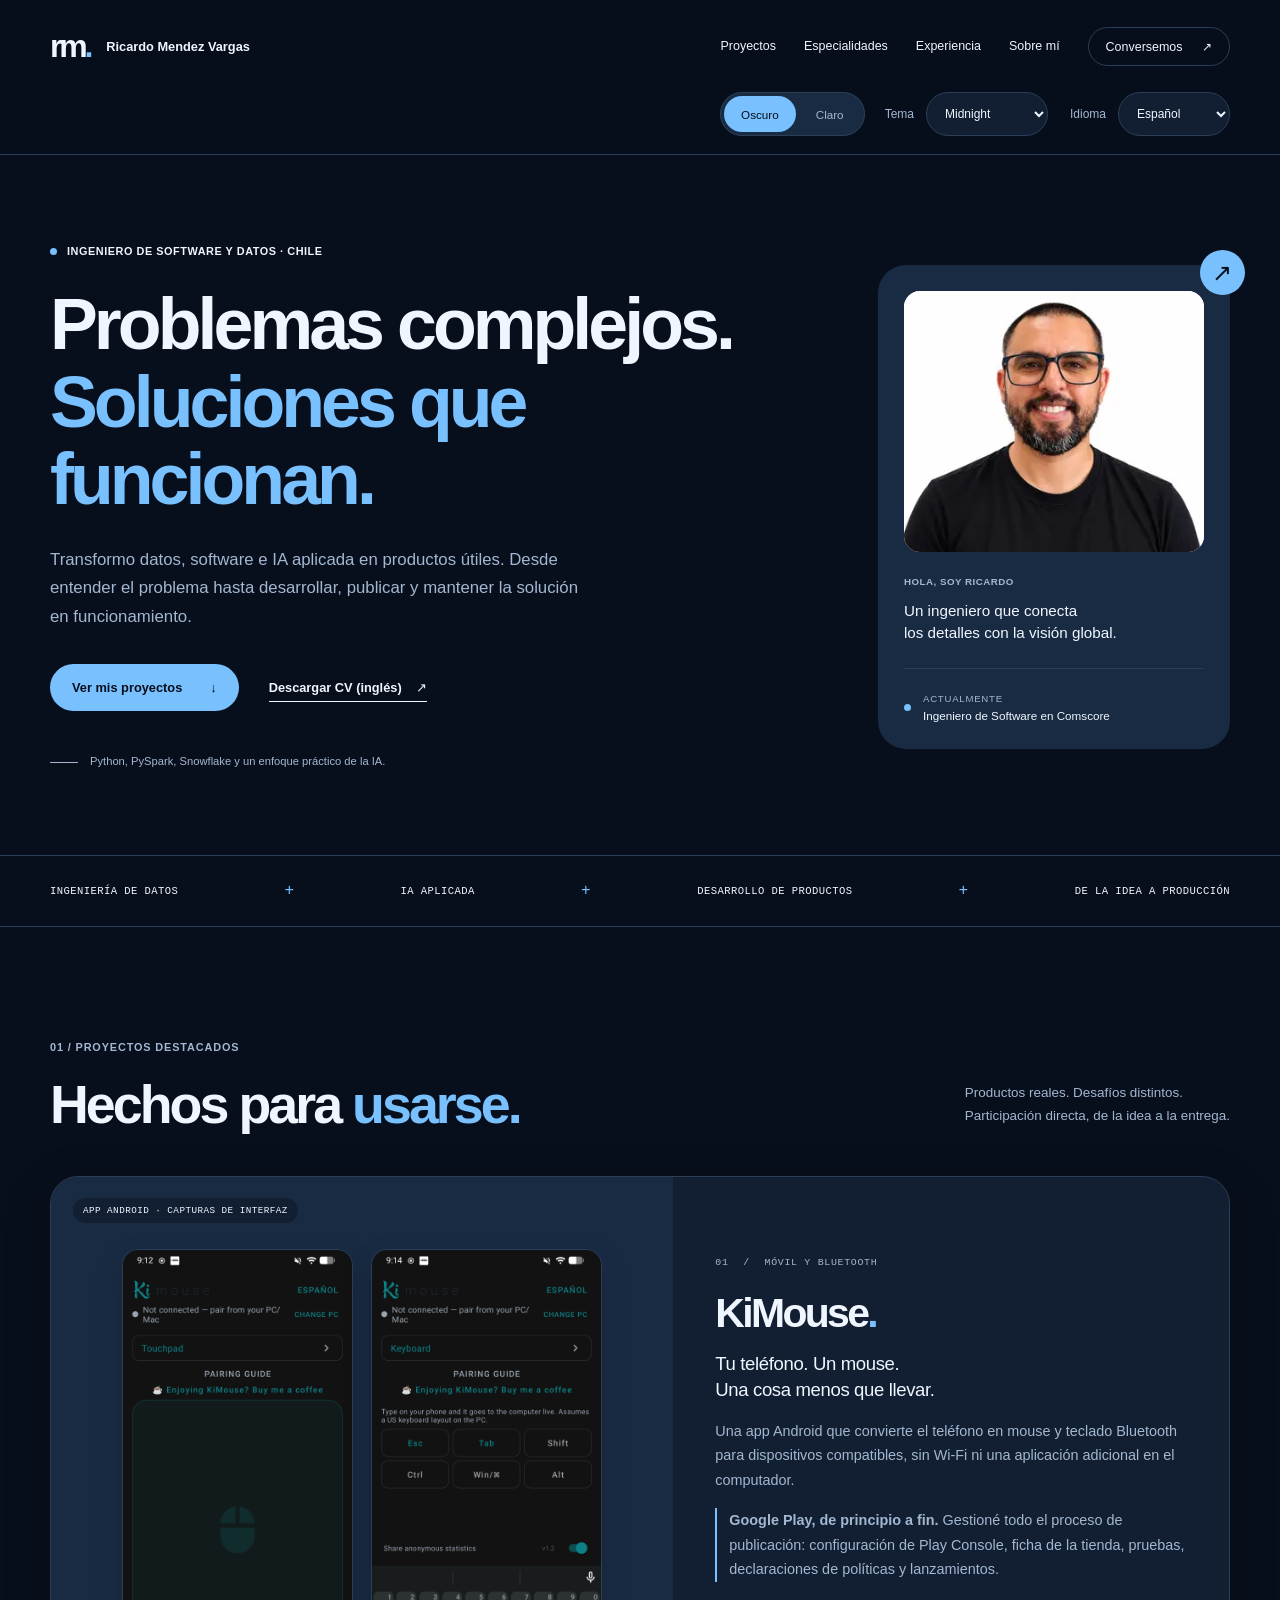
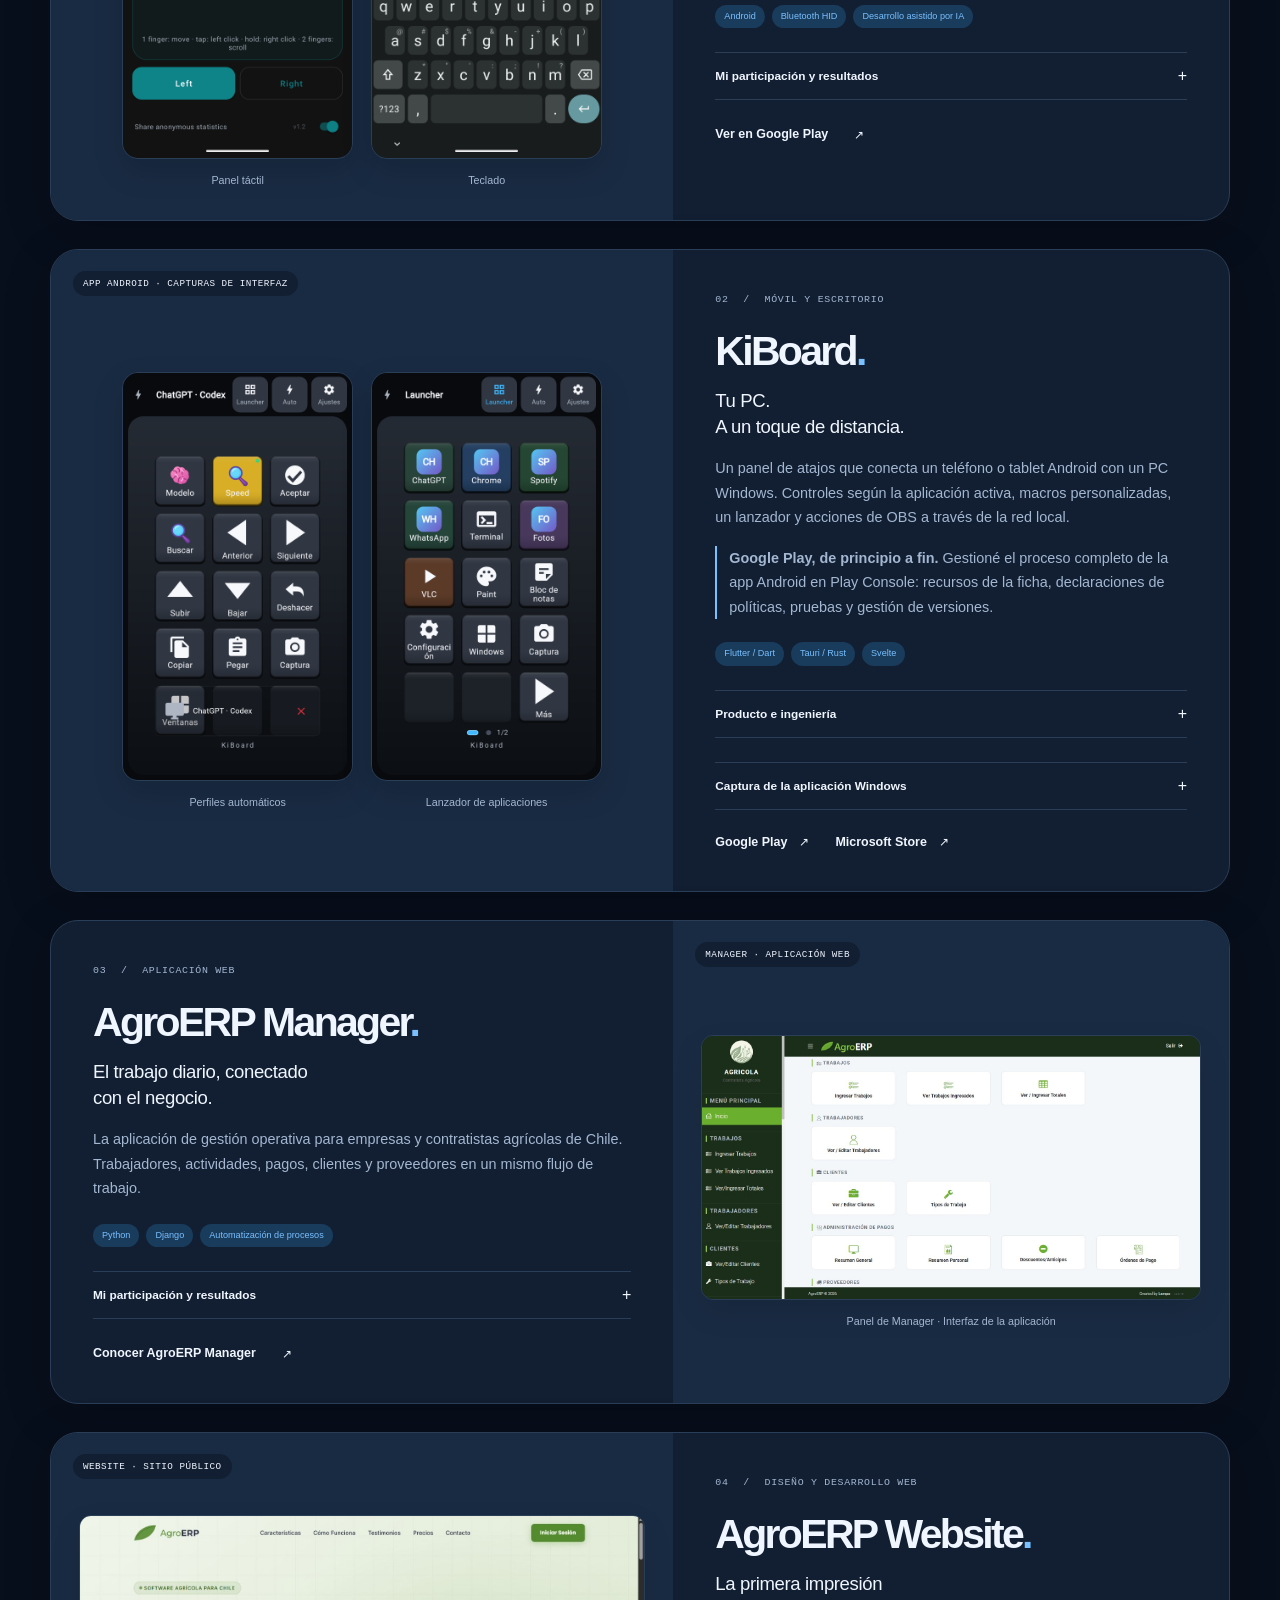
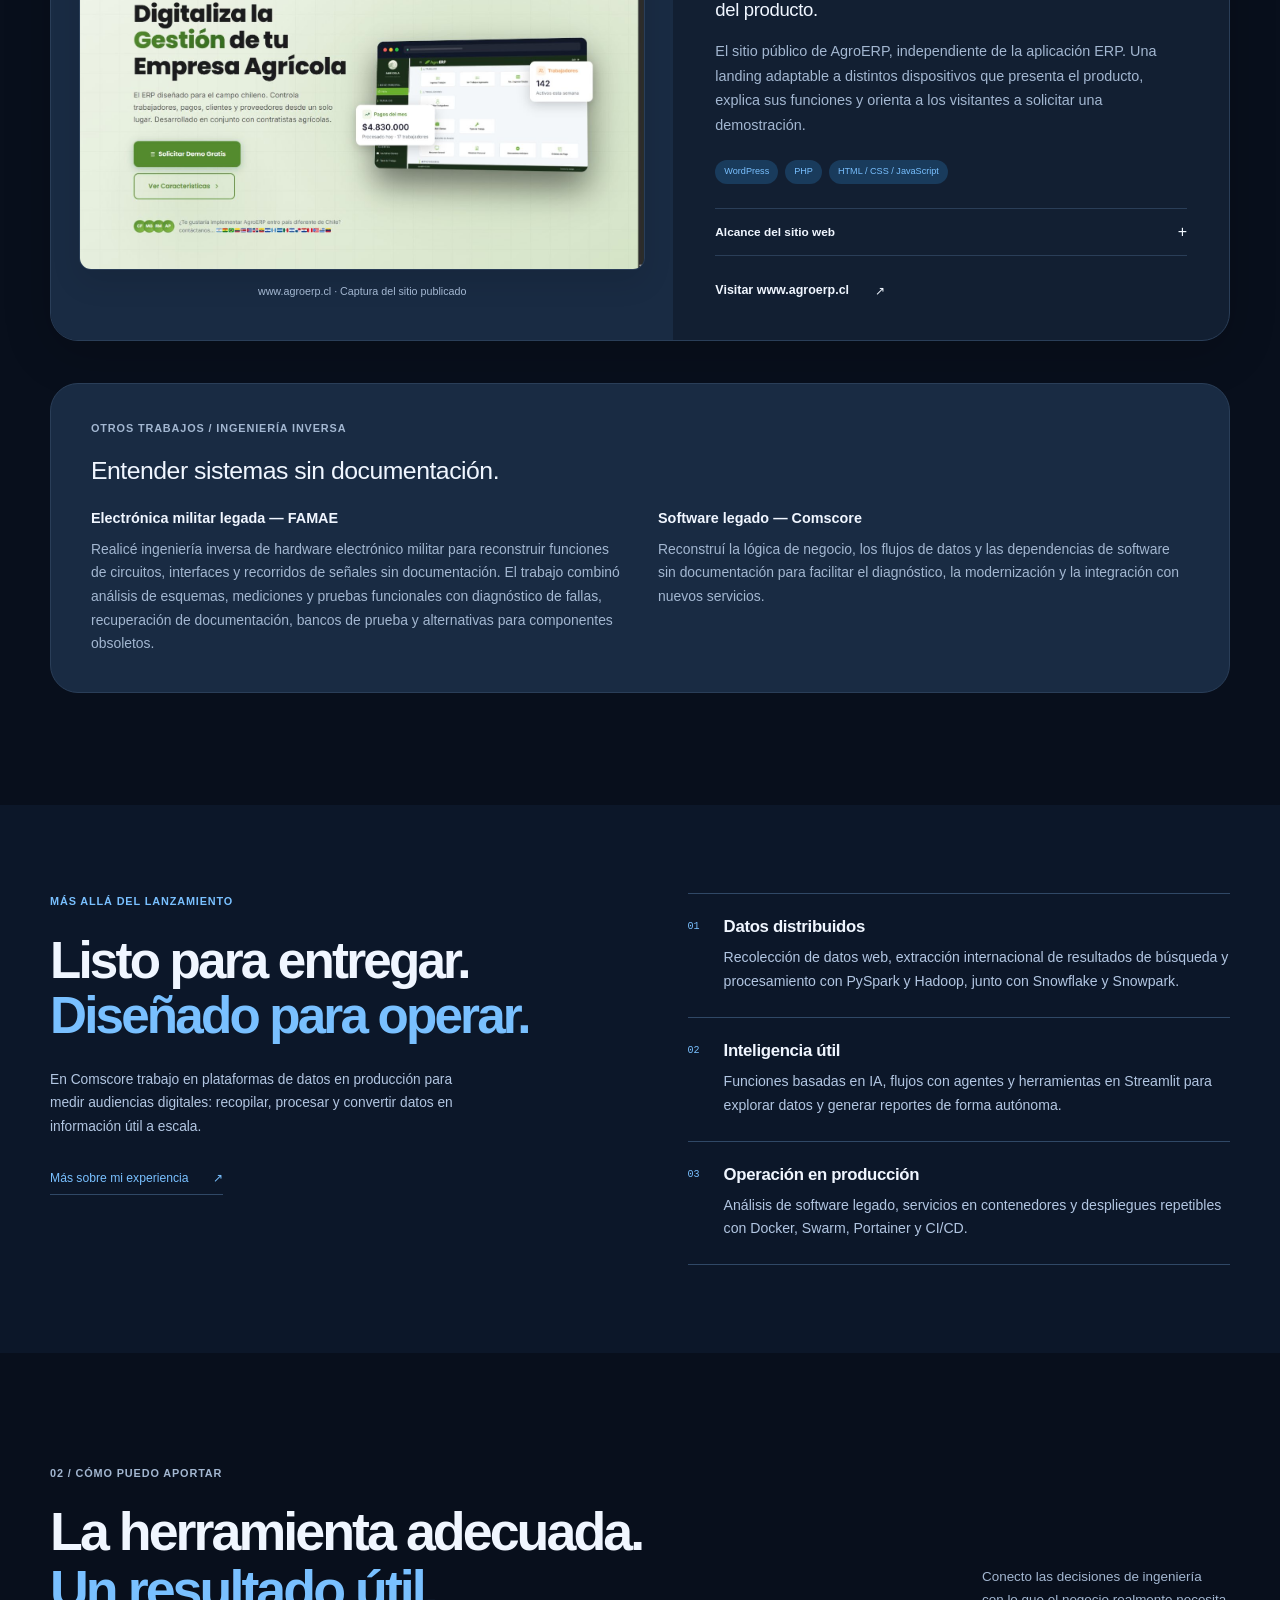
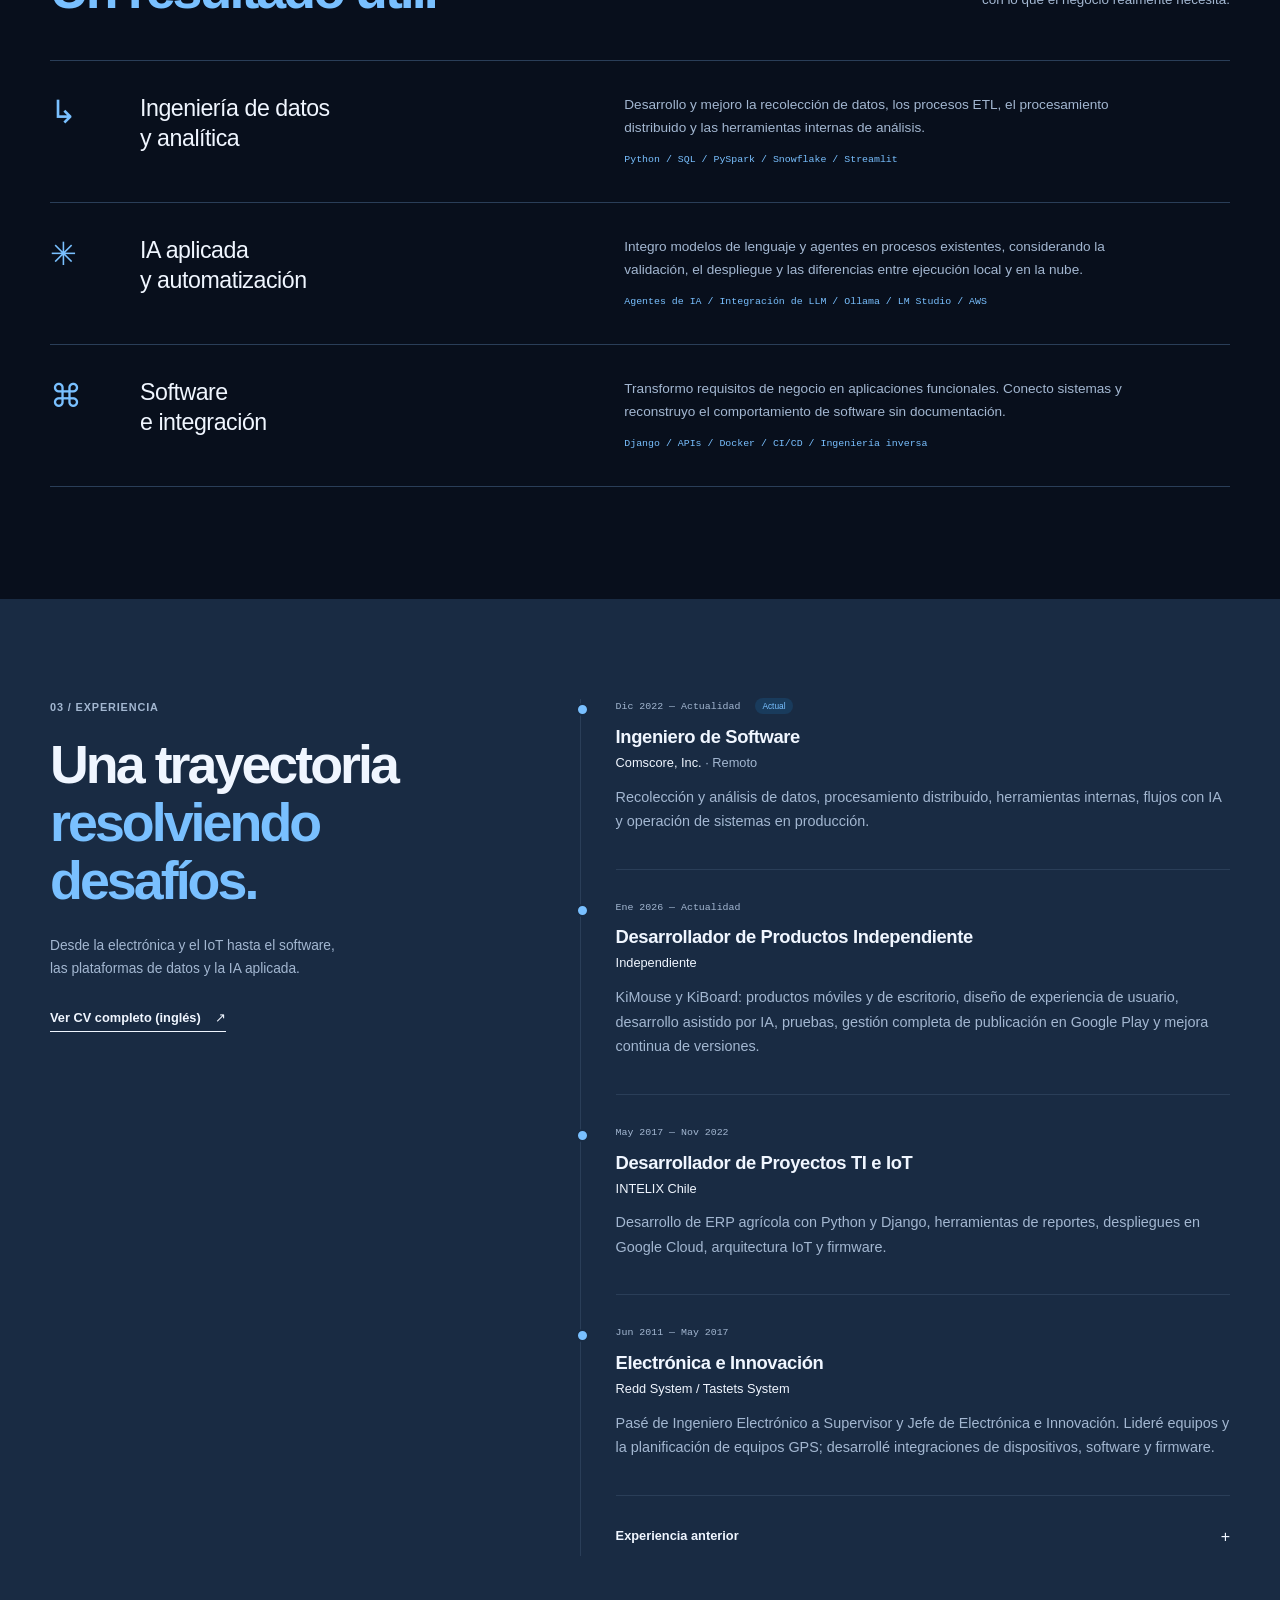
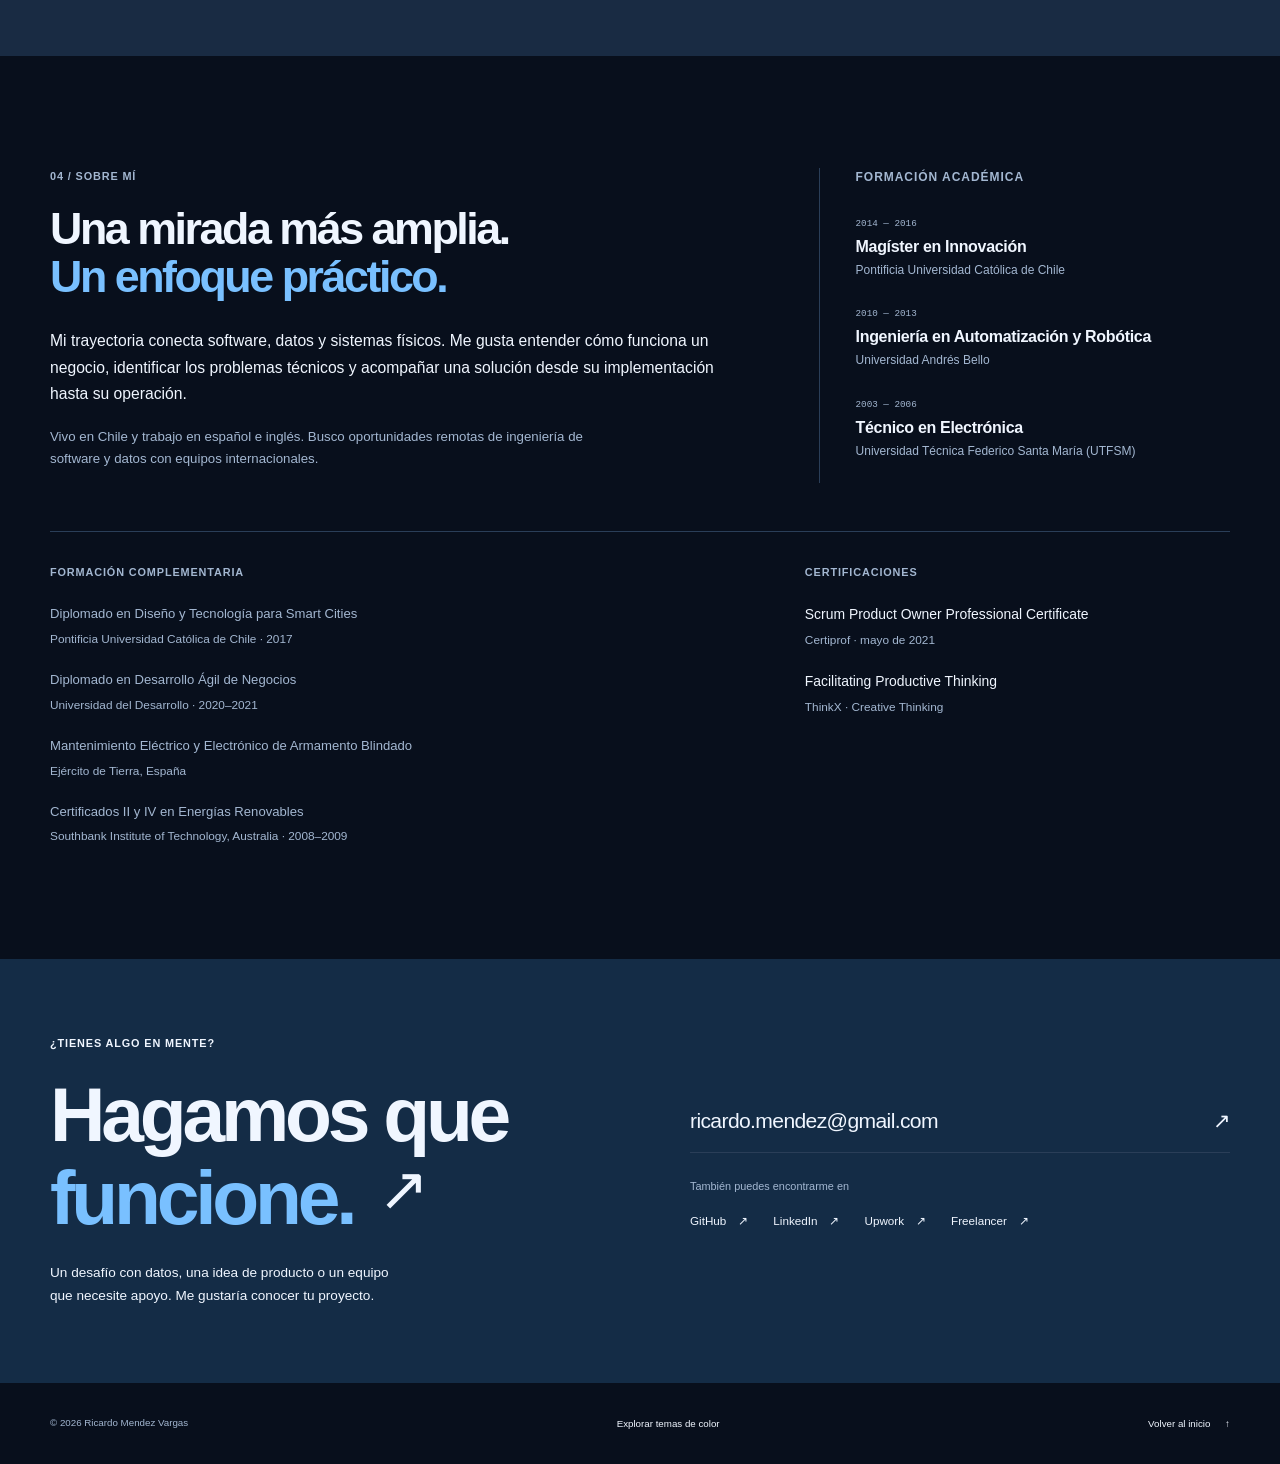
==== docs/es.html @ f56b8e53 "Publish bilingual portfolio with projects, experience and education" ====
<!doctype html>
<html lang="es" data-theme="azure-dark">
<head>
  <meta charset="utf-8">
  <meta name="viewport" content="width=device-width, initial-scale=1">
  <meta name="theme-color" content="#080f1c">
  <title>Ricardo Mendez Vargas — Ingeniero de Software y Datos</title>
  <meta name="description" content="Ingeniero de software y datos en Chile. Conoce KiMouse, KiBoard para Android y Windows, AgroERP Manager, AgroERP Website y mi experiencia en sistemas en producción.">
  <meta property="og:type" content="website">
  <meta property="og:title" content="Ricardo Mendez Vargas — Ingeniero de Software y Datos">
  <meta property="og:description" content="Sistemas de datos, IA práctica y software desde la idea hasta producción. Proyectos y experiencia profesional.">
  <meta name="color-scheme" content="dark">
  <link rel="icon" href="./assets/favicon.svg" type="image/svg+xml">
  <link rel="alternate" hreflang="en" href="./index.html">
  <link rel="alternate" hreflang="es" href="./es.html">
  <link rel="stylesheet" href="./styles.css?v=20261029-education">
  <link rel="stylesheet" href="./themes.css">
  <script src="./theme.js"></script>
  <script src="./language.js" defer></script>
</head>
<body>
  <a class="skip-link" href="#main">Ir al contenido</a>
  <header class="site-header" id="home">
    <div class="shell header-inner">
      <a class="brand" href="#home" aria-label="Ricardo Mendez Vargas, inicio"><span class="monogram" aria-hidden="true">rm<span>.</span></span><span class="brand-name">Ricardo Mendez Vargas</span></a>
      <nav aria-label="Navegación principal">
        <a href="#work">Proyectos</a>
        <a href="#expertise">Especialidades</a>
        <a href="#experience">Experiencia</a>
        <a href="#about">Sobre mí</a>
        <a class="nav-contact" href="#contact">Conversemos <span aria-hidden="true">↗</span></a>
      </nav>
    </div>
    <div class="shell appearance-bar" hidden>
      <fieldset class="mode-switch"><legend class="visually-hidden">Apariencia</legend><button type="button" data-mode="dark" aria-pressed="true">Oscuro</button><button type="button" data-mode="light" aria-pressed="false">Claro</button></fieldset>
      <label for="theme-select">Tema</label><select id="theme-select"><option value="azure" selected>Midnight</option><option value="silver">Graphite</option><option value="titanium">Carbon</option><option value="iris">Nebula</option><option value="arctic">Deep Sea</option></select>
      <div class="language-controls"><label for="language-select">Idioma</label><select id="language-select"><option value="en">English</option><option value="es" selected>Español</option></select></div>
    </div>
    <noscript><div class="shell language-fallback"><a href="./index.html" lang="en" hreflang="en">English</a> · <a href="./es.html" lang="es" hreflang="es">Español</a></div></noscript>
  </header>

  <main id="main">
    <section class="hero shell" aria-labelledby="hero-title">
      <div class="hero-copy">
        <p class="eyebrow"><span class="status-dot" aria-hidden="true"></span> Ingeniero de Software y Datos · Chile</p>
        <h1 id="hero-title">Problemas complejos.<br><span class="serif">Soluciones que funcionan.</span></h1>
        <p class="hero-description">Transformo datos, software e IA aplicada en productos útiles. Desde entender el problema hasta desarrollar, publicar y mantener la solución en funcionamiento.</p>
        <div class="hero-actions">
          <a class="button button-dark" href="#work">Ver mis proyectos <span aria-hidden="true">↓</span></a>
          <a class="text-link" href="./assets/ricardo-mendez-cv-en.pdf" download>Descargar CV (inglés) <span aria-hidden="true">↗</span></a>
        </div>
        <div class="hero-footnote"><span class="small-rule" aria-hidden="true"></span> Python, PySpark, Snowflake y un enfoque práctico de la IA.</div>
      </div>
      <aside class="profile-card" aria-label="Conoce a Ricardo">
        <div class="portrait-frame"><img src="./assets/ricardo-retrato.webp" alt="Ricardo Mendez Vargas" width="336" height="336" fetchpriority="high"></div>
        <div class="profile-card-body">
          <p class="eyebrow">Hola, soy Ricardo</p>
          <p class="profile-statement">Un ingeniero que conecta<br>los detalles con la visión global.</p>
          <div class="profile-current"><span class="status-dot" aria-hidden="true"></span><div><span class="micro-label">Actualmente</span><p>Ingeniero de Software en Comscore</p></div></div>
        </div>
        <span class="card-corner" aria-hidden="true">↗</span>
      </aside>
    </section>

    <div class="capability-strip"><div class="shell strip-inner"><span>Ingeniería de datos</span><span class="strip-plus" aria-hidden="true">+</span><span>IA aplicada</span><span class="strip-plus" aria-hidden="true">+</span><span>Desarrollo de productos</span><span class="strip-plus" aria-hidden="true">+</span><span>De la idea a producción</span></div></div>

    <section class="section shell" id="work" aria-labelledby="work-title">
      <div class="section-heading"><div><p class="eyebrow section-index">01 / Proyectos destacados</p><h2 id="work-title">Hechos para <span class="serif">usarse.</span></h2></div><p>Productos reales. Desafíos distintos.<br>Participación directa, de la idea a la entrega.</p></div>

      <article class="project project-kimouse" aria-labelledby="kimouse-title">
        <div class="project-visual screenshot-visual"><span class="image-label">App Android · Capturas de interfaz</span><div class="screenshot-pair"><figure><a href="./assets/kimouse-touchpad.png" target="_blank" rel="noopener noreferrer" aria-label="Abrir captura completa del panel táctil de KiMouse"><img src="./assets/kimouse-touchpad.png" alt="Interfaz de KiMouse para Android con panel táctil, estado de conexión y botones izquierdo y derecho del mouse" width="1080" height="2400" loading="lazy"></a><figcaption>Panel táctil</figcaption></figure><figure><a href="./assets/kimouse-keyboard.png" target="_blank" rel="noopener noreferrer" aria-label="Abrir captura completa del teclado de KiMouse"><img src="./assets/kimouse-keyboard.png" alt="Interfaz de teclado de KiMouse con teclas modificadoras y teclado en pantalla de Android" width="1080" height="2400" loading="lazy"></a><figcaption>Teclado</figcaption></figure></div></div>
        <div class="project-copy">
          <p class="project-number">01 <span aria-hidden="true">/</span> Móvil y Bluetooth</p>
          <h3 id="kimouse-title">KiMouse<span class="project-period" aria-hidden="true">.</span></h3>
          <p class="project-intro">Tu teléfono. Un mouse.<br>Una cosa menos que llevar.</p>
          <p>Una app Android que convierte el teléfono en mouse y teclado Bluetooth para dispositivos compatibles, sin Wi-Fi ni una aplicación adicional en el computador.</p>
          <p class="publication-note"><strong>Google Play, de principio a fin.</strong> Gestioné todo el proceso de publicación: configuración de Play Console, ficha de la tienda, pruebas, declaraciones de políticas y lanzamientos.</p>
          <ul class="tags" aria-label="Tecnologías de KiMouse"><li>Android</li><li>Bluetooth HID</li><li>Desarrollo asistido por IA</li></ul>
          <details class="case-details"><summary>Mi participación y resultados <span aria-hidden="true">+</span></summary><div><p>Me encargué de forma independiente de los requisitos, la experiencia de usuario, el desarrollo, la depuración, las pruebas en dispositivos, la incorporación de comentarios y la publicación en Google Play.</p><p>La app incluye gestos de panel táctil, clics, desplazamiento, entrada de teclado, atajos y movimiento automático del mouse configurable. Utilicé desarrollo asistido por IA y prototipado rápido durante todo el proceso.</p></div></details>
          <a class="project-link" href="https://play.google.com/store/apps/details?id=com.kimouse" target="_blank" rel="noopener noreferrer">Ver en Google Play <span aria-hidden="true">↗</span></a>
        </div>
      </article>

      <article class="project project-kiboard" aria-labelledby="kiboard-title">
        <div class="project-visual screenshot-visual"><span class="image-label">App Android · Capturas de interfaz</span><div class="screenshot-pair"><figure><a href="./assets/kiboard-auto.png" target="_blank" rel="noopener noreferrer" aria-label="Abrir captura completa del perfil automático de KiBoard"><img src="./assets/kiboard-auto.png" alt="Interfaz de KiBoard para Android con un perfil automático de atajos para ChatGPT y Codex" width="1080" height="1920" loading="lazy"></a><figcaption>Perfiles automáticos</figcaption></figure><figure><a href="./assets/kiboard-launcher.png" target="_blank" rel="noopener noreferrer" aria-label="Abrir captura completa del lanzador de KiBoard"><img src="./assets/kiboard-launcher.png" alt="Lanzador de KiBoard para Android con botones de aplicaciones como Chrome, Spotify, Terminal y Paint" width="1080" height="1920" loading="lazy"></a><figcaption>Lanzador de aplicaciones</figcaption></figure></div></div>
        <div class="project-copy">
          <p class="project-number">02 <span aria-hidden="true">/</span> Móvil y escritorio</p>
          <h3 id="kiboard-title">KiBoard<span class="project-period" aria-hidden="true">.</span></h3>
          <p class="project-intro">Tu PC.<br>A un toque de distancia.</p>
          <p>Un panel de atajos que conecta un teléfono o tablet Android con un PC Windows. Controles según la aplicación activa, macros personalizadas, un lanzador y acciones de OBS a través de la red local.</p>
          <p class="publication-note"><strong>Google Play, de principio a fin.</strong> Gestioné el proceso completo de la app Android en Play Console: recursos de la ficha, declaraciones de políticas, pruebas y gestión de versiones.</p>
          <ul class="tags" aria-label="Tecnologías de KiBoard"><li>Flutter / Dart</li><li>Tauri / Rust</li><li>Svelte</li></ul>
          <details class="case-details"><summary>Producto e ingeniería <span aria-hidden="true">+</span></summary><div><p>El producto combina una app móvil en Flutter con una aplicación Windows desarrollada con Tauri, Rust y Svelte. Un protocolo compartido conecta el descubrimiento de dispositivos, el emparejamiento, los paneles en tiempo real y las acciones.</p><p>Los perfiles automáticos siguen la aplicación activa del PC. Un editor visual permite crear paneles y macros de varios pasos. La app Android requiere el complemento para Windows 11 x64 y ambos dispositivos en la misma red local.</p><a class="project-link" href="https://github.com/maxia-cl/KiBoard-app" target="_blank" rel="noopener noreferrer">Código de Android <span aria-hidden="true">↗</span></a></div></details>
          <details class="case-details"><summary>Captura de la aplicación Windows <span aria-hidden="true">+</span></summary><figure class="detail-screenshot"><a href="./assets/kiboard-windows-editor.png" target="_blank" rel="noopener noreferrer" aria-label="Abrir captura completa del editor de KiBoard para Windows"><img src="./assets/kiboard-windows-editor.png" alt="Aplicación KiBoard para Windows con editor de paneles, biblioteca de botones y configuración de acciones" width="2752" height="1104" loading="lazy"></a><figcaption>Aplicación Windows · Editor de paneles</figcaption></figure></details>
          <div class="project-downloads" aria-label="Descargas de KiBoard"><a class="project-link" href="https://play.google.com/store/apps/details?id=com.kiboard.kiboard_app" target="_blank" rel="noopener noreferrer">Google Play <span aria-hidden="true">↗</span></a><a class="project-link" href="https://apps.microsoft.com/detail/9MTQZQJ9GDT4" target="_blank" rel="noopener noreferrer">Microsoft Store <span aria-hidden="true">↗</span></a></div>
        </div>
      </article>

      <article class="project project-agro" aria-labelledby="agro-title">
        <div class="project-visual screenshot-visual"><span class="image-label">Manager · Aplicación web</span><figure class="wide-screenshot"><a href="./assets/agroerp-manager.jpg" target="_blank" rel="noopener noreferrer" aria-label="Abrir captura completa de AgroERP Manager"><img src="./assets/agroerp-manager.jpg" alt="Panel de AgroERP Manager con módulos de trabajos diarios, trabajadores, clientes y administración de pagos" width="1449" height="766" loading="lazy"></a><figcaption>Panel de Manager · Interfaz de la aplicación</figcaption></figure></div>
        <div class="project-copy">
          <p class="project-number">03 <span aria-hidden="true">/</span> Aplicación web</p>
          <h3 id="agro-title">AgroERP Manager<span class="project-period" aria-hidden="true">.</span></h3>
          <p class="project-intro">El trabajo diario, conectado<br>con el negocio.</p>
          <p>La aplicación de gestión operativa para empresas y contratistas agrícolas de Chile. Trabajadores, actividades, pagos, clientes y proveedores en un mismo flujo de trabajo.</p>
          <ul class="tags" aria-label="Tecnologías de AgroERP"><li>Python</li><li>Django</li><li>Automatización de procesos</li></ul>
          <details class="case-details"><summary>Mi participación y resultados <span aria-hidden="true">+</span></summary><div><p>Mi participación abarcó el levantamiento de requisitos, el diseño del sistema y del modelo de datos, el desarrollo con Python y Django, la implementación de procesos y el despliegue.</p><p>La plataforma vincula los registros diarios de trabajo y las tarifas por cliente con órdenes de pago, descuentos, anticipos, compras y reportes operativos.</p></div></details>
          <a class="project-link" href="https://www.agroerp.cl/" target="_blank" rel="noopener noreferrer">Conocer AgroERP Manager <span aria-hidden="true">↗</span></a>
        </div>
      </article>

      <article class="project project-website" aria-labelledby="agro-website-title">
        <div class="project-visual screenshot-visual"><span class="image-label">Website · Sitio público</span><figure class="wide-screenshot"><a href="./assets/agroerp-website.jpg" target="_blank" rel="noopener noreferrer" aria-label="Abrir captura completa de AgroERP Website"><img src="./assets/agroerp-website.jpg" alt="Sitio agroerp.cl con su presentación de software agrícola, vista del producto y botón para solicitar una demostración" width="1425" height="891" loading="lazy"></a><figcaption>www.agroerp.cl · Captura del sitio publicado</figcaption></figure></div>
        <div class="project-copy">
          <p class="project-number">04 <span aria-hidden="true">/</span> Diseño y desarrollo web</p>
          <h3 id="agro-website-title">AgroERP Website<span class="project-period" aria-hidden="true">.</span></h3>
          <p class="project-intro">La primera impresión<br>del producto.</p>
          <p>El sitio público de AgroERP, independiente de la aplicación ERP. Una landing adaptable a distintos dispositivos que presenta el producto, explica sus funciones y orienta a los visitantes a solicitar una demostración.</p>
          <ul class="tags" aria-label="Tecnologías del sitio web de AgroERP"><li>WordPress</li><li>PHP</li><li>HTML / CSS / JavaScript</li></ul>
          <details class="case-details"><summary>Alcance del sitio web <span aria-hidden="true">+</span></summary><div><p>Un tema WordPress a medida reúne las funciones del producto, vistas de la interfaz, precios, preguntas frecuentes y un flujo de contacto.</p><p>El contenido editable desde WordPress permite administrar el sitio público de forma independiente de la plataforma ERP en Django.</p></div></details>
          <a class="project-link" href="https://www.agroerp.cl/" target="_blank" rel="noopener noreferrer">Visitar www.agroerp.cl <span aria-hidden="true">↗</span></a>
        </div>
      </article>
      <div class="reverse-work" aria-labelledby="reverse-work-title">
        <p class="eyebrow section-index">Otros trabajos / Ingeniería inversa</p>
        <h3 id="reverse-work-title">Entender sistemas sin documentación.</h3>
        <div class="reverse-cases">
          <article><h4>Electrónica militar legada — FAMAE</h4><p>Realicé ingeniería inversa de hardware electrónico militar para reconstruir funciones de circuitos, interfaces y recorridos de señales sin documentación. El trabajo combinó análisis de esquemas, mediciones y pruebas funcionales con diagnóstico de fallas, recuperación de documentación, bancos de prueba y alternativas para componentes obsoletos.</p></article>
          <article><h4>Software legado — Comscore</h4><p>Reconstruí la lógica de negocio, los flujos de datos y las dependencias de software sin documentación para facilitar el diagnóstico, la modernización y la integración con nuevos servicios.</p></article>
        </div>
      </div>
    </section>

    <section class="production" aria-labelledby="production-title">
      <div class="shell production-inner">
        <div class="production-heading"><p class="eyebrow">Más allá del lanzamiento</p><h2 id="production-title">Listo para entregar.<br><span class="serif">Diseñado para operar.</span></h2><p>En Comscore trabajo en plataformas de datos en producción para medir audiencias digitales: recopilar, procesar y convertir datos en información útil a escala.</p><a class="light-link" href="https://www.linkedin.com/in/ricardomendez/" target="_blank" rel="noopener noreferrer">Más sobre mi experiencia <span aria-hidden="true">↗</span></a></div>
        <div class="production-areas">
          <div><span class="area-index">01</span><div><h3>Datos distribuidos</h3><p>Recolección de datos web, extracción internacional de resultados de búsqueda y procesamiento con PySpark y Hadoop, junto con Snowflake y Snowpark.</p></div></div>
          <div><span class="area-index">02</span><div><h3>Inteligencia útil</h3><p>Funciones basadas en IA, flujos con agentes y herramientas en Streamlit para explorar datos y generar reportes de forma autónoma.</p></div></div>
          <div><span class="area-index">03</span><div><h3>Operación en producción</h3><p>Análisis de software legado, servicios en contenedores y despliegues repetibles con Docker, Swarm, Portainer y CI/CD.</p></div></div>
        </div>
      </div>
    </section>

    <section class="section shell expertise-section" id="expertise" aria-labelledby="expertise-title">
      <div class="section-heading"><div><p class="eyebrow section-index">02 / Cómo puedo aportar</p><h2 id="expertise-title">La herramienta adecuada.<br><span class="serif">Un resultado útil.</span></h2></div><p>Conecto las decisiones de ingeniería<br>con lo que el negocio realmente necesita.</p></div>
      <div class="expertise-list">
        <div class="expertise-row"><span class="expertise-icon" aria-hidden="true">↳</span><h3>Ingeniería de datos<br> y analítica</h3><div><p>Desarrollo y mejoro la recolección de datos, los procesos ETL, el procesamiento distribuido y las herramientas internas de análisis.</p><p class="tool-list">Python / SQL / PySpark / Snowflake / Streamlit</p></div></div>
        <div class="expertise-row"><span class="expertise-icon" aria-hidden="true">✳</span><h3>IA aplicada<br> y automatización</h3><div><p>Integro modelos de lenguaje y agentes en procesos existentes, considerando la validación, el despliegue y las diferencias entre ejecución local y en la nube.</p><p class="tool-list">Agentes de IA / Integración de LLM / Ollama / LM Studio / AWS</p></div></div>
        <div class="expertise-row"><span class="expertise-icon" aria-hidden="true">⌘</span><h3>Software<br> e integración</h3><div><p>Transformo requisitos de negocio en aplicaciones funcionales. Conecto sistemas y reconstruyo el comportamiento de software sin documentación.</p><p class="tool-list">Django / APIs / Docker / CI/CD / Ingeniería inversa</p></div></div>
      </div>
    </section>

    <section class="experience-section" id="experience" aria-labelledby="experience-title">
      <div class="shell experience-layout">
        <div class="experience-heading"><p class="eyebrow section-index">03 / Experiencia</p><h2 id="experience-title">Una trayectoria<br><span class="serif">resolviendo desafíos.</span></h2><p>Desde la electrónica y el IoT hasta el software, las plataformas de datos y la IA aplicada.</p><a class="text-link" href="./assets/ricardo-mendez-cv-en.pdf" download>Ver CV completo (inglés) <span aria-hidden="true">↗</span></a></div>
        <div class="timeline">
          <article class="timeline-item"><p class="timeline-date"><time datetime="2022-12">Dic 2022</time> — Actualidad <span class="current-label">Actual</span></p><h3>Ingeniero de Software</h3><p class="timeline-company">Comscore, Inc. <span>· Remoto</span></p><p>Recolección y análisis de datos, procesamiento distribuido, herramientas internas, flujos con IA y operación de sistemas en producción.</p></article>
          <article class="timeline-item"><p class="timeline-date"><time datetime="2026-01">Ene 2026</time> — Actualidad</p><h3>Desarrollador de Productos Independiente</h3><p class="timeline-company">Independiente</p><p>KiMouse y KiBoard: productos móviles y de escritorio, diseño de experiencia de usuario, desarrollo asistido por IA, pruebas, gestión completa de publicación en Google Play y mejora continua de versiones.</p></article>
          <article class="timeline-item"><p class="timeline-date"><time datetime="2017-05">May 2017</time> — <time datetime="2022-11">Nov 2022</time></p><h3>Desarrollador de Proyectos TI e IoT</h3><p class="timeline-company">INTELIX Chile</p><p>Desarrollo de ERP agrícola con Python y Django, herramientas de reportes, despliegues en Google Cloud, arquitectura IoT y firmware.</p></article>
          <article class="timeline-item"><p class="timeline-date"><time datetime="2011-06">Jun 2011</time> — <time datetime="2017-05">May 2017</time></p><h3>Electrónica e Innovación</h3><p class="timeline-company">Redd System / Tastets System</p><p>Pasé de Ingeniero Electrónico a Supervisor y Jefe de Electrónica e Innovación. Lideré equipos y la planificación de equipos GPS; desarrollé integraciones de dispositivos, software y firmware.</p></article>
          <details class="earlier-experience"><summary>Experiencia anterior <span aria-hidden="true">+</span></summary><div><article><p class="timeline-date">Jul 2009 — Jun 2011</p><h3>Especialista en Proyectos Electrónicos</h3><p class="timeline-company">FAMAE</p><p>Ingeniería inversa de electrónica militar legada, diagnóstico de hardware, recuperación de documentación técnica, bancos de prueba y herramientas para validar reparaciones.</p></article><article><p class="timeline-date">Mar 2006 — Jun 2008</p><h3>Técnico Electrónico — CostaDigital</h3><p class="timeline-company">Pontificia Universidad Católica de Valparaíso</p></article></div></details>
        </div>
      </div>
    </section>

    <section class="section shell about-section" id="about" aria-labelledby="about-title">
      <div><p class="eyebrow section-index">04 / Sobre mí</p><h2 id="about-title">Una mirada más amplia.<br><span class="serif">Un enfoque práctico.</span></h2><p class="about-intro">Mi trayectoria conecta software, datos y sistemas físicos. Me gusta entender cómo funciona un negocio, identificar los problemas técnicos y acompañar una solución desde su implementación hasta su operación.</p><p>Vivo en Chile y trabajo en español e inglés. Busco oportunidades remotas de ingeniería de software y datos con equipos internacionales.</p></div>
      <div class="education" aria-labelledby="education-title">
        <p class="eyebrow" id="education-title">Formación académica</p>
        <div><span>2014 — 2016</span><h3>Magíster en Innovación</h3><p>Pontificia Universidad Católica de Chile</p></div>
        <div><span>2010 — 2013</span><h3>Ingeniería en Automatización y Robótica</h3><p>Universidad Andrés Bello</p></div>
        <div><span>2003 — 2006</span><h3>Técnico en Electrónica</h3><p>Universidad Técnica Federico Santa María (UTFSM)</p></div>
      </div>
      <div class="development-grid">
        <div class="further-education" aria-labelledby="further-education-title">
          <p class="eyebrow" id="further-education-title">Formación complementaria</p>
          <ul class="training-list">
            <li><h4>Diplomado en Diseño y Tecnología para Smart Cities</h4><p>Pontificia Universidad Católica de Chile · 2017</p></li>
            <li><h4>Diplomado en Desarrollo Ágil de Negocios</h4><p>Universidad del Desarrollo · 2020–2021</p></li>
            <li><h4>Mantenimiento Eléctrico y Electrónico de Armamento Blindado</h4><p>Ejército de Tierra, España</p></li>
            <li><h4>Certificados II y IV en Energías Renovables</h4><p>Southbank Institute of Technology, Australia · 2008–2009</p></li>
          </ul>
        </div>
        <div class="certifications" aria-labelledby="certifications-title">
          <p class="eyebrow" id="certifications-title">Certificaciones</p>
          <ul class="training-list">
            <li><h4>Scrum Product Owner Professional Certificate</h4><p>Certiprof · mayo de 2021</p></li>
            <li><h4>Facilitating Productive Thinking</h4><p>ThinkX · Creative Thinking</p></li>
          </ul>
        </div>
      </div>
    </section>

    <section class="contact-section" id="contact" aria-labelledby="contact-title">
      <div class="shell contact-inner"><div><p class="eyebrow">¿Tienes algo en mente?</p><h2 id="contact-title">Hagamos que<br><span class="serif">funcione.</span><span class="contact-arrow" aria-hidden="true">↗</span></h2><p>Un desafío con datos, una idea de producto o un equipo que necesite apoyo. Me gustaría conocer tu proyecto.</p></div><div class="contact-actions"><a class="email-link" href="mailto:ricardo.mendez@gmail.com">ricardo.mendez@gmail.com <span aria-hidden="true">↗</span></a><p>También puedes encontrarme en</p><div class="social-links"><a href="https://github.com/ricardomendezv" target="_blank" rel="noopener noreferrer">GitHub <span aria-hidden="true">↗</span></a><a href="https://www.linkedin.com/in/ricardomendez/" target="_blank" rel="noopener noreferrer">LinkedIn <span aria-hidden="true">↗</span></a><a href="https://www.upwork.com/freelancers/~01139f43cdbf23e7be" target="_blank" rel="noopener noreferrer">Upwork <span aria-hidden="true">↗</span></a><a href="https://www.freelancer.com/u/rlmendezv" target="_blank" rel="noopener noreferrer">Freelancer <span aria-hidden="true">↗</span></a></div></div></div>
    </section>
  </main>

  <footer class="site-footer shell"><p>© 2026 Ricardo Mendez Vargas</p><a href="./themes.html">Explorar temas de color</a><a href="#home">Volver al inicio <span aria-hidden="true">↑</span></a></footer>
</body>
</html>
---- docs/styles.css ----
@charset "UTF-8";

:root {
  --paper: #f7f8f3;
  --white: #ffffff;
  --ink: #172f2b;
  --muted: #53645e;
  --green: #142e2a;
  --lime: #d8f599;
  --line: #d8dfd4;
  --serif: Georgia, "Times New Roman", serif;
  font-family: "Segoe UI", Arial, sans-serif;
  color: var(--ink);
  background: var(--paper);
  font-synthesis: none;
  text-rendering: optimizeLegibility;
  -webkit-font-smoothing: antialiased;
}

* { box-sizing: border-box; }
html { scroll-behavior: smooth; scroll-padding-top: 96px; }
body { margin: 0; }
img { display: block; max-width: 100%; height: auto; }
a { color: inherit; text-decoration: none; }
button, summary, a { -webkit-tap-highlight-color: transparent; }
a:focus-visible, summary:focus-visible { outline: 3px solid #367450; outline-offset: 6px; }
h1, h2, h3, p { margin: 0; }
p { line-height: 1.7; }
h1, h2 { font-weight: 500; letter-spacing: -.055em; line-height: 1.08; }
h2 { font-size: clamp(2.4rem, 4.2vw, 3.7rem); }
h3 { font-size: 1.15rem; font-weight: 600; letter-spacing: -.02em; }
.shell { width: min(1180px, calc(100% - 96px)); margin-inline: auto; }
.section { padding-block: 112px; }
.serif { font-family: var(--serif); font-style: italic; font-weight: 400; letter-spacing: -.055em; }
.eyebrow { font-family: Consolas, "Courier New", monospace; font-size: .68rem; font-weight: 500; letter-spacing: .11em; line-height: 1.5; text-transform: uppercase; }
.section-index { color: var(--muted); margin-bottom: 20px; }
.skip-link { position: fixed; z-index: 20; top: 12px; left: 12px; padding: 14px 20px; background: var(--lime); transform: translateY(-180%); }
.skip-link:focus { transform: translateY(0); }
.site-header { background: var(--paper); border-bottom: 1px solid var(--line); }
.header-inner { min-height: 92px; display: flex; align-items: center; justify-content: space-between; gap: 32px; }
.brand { display: inline-flex; align-items: center; gap: 16px; flex-shrink: 0; }
.monogram { font-size: 2rem; font-weight: 750; letter-spacing: -.1em; }
.monogram span { color: #4d8052; }
.brand-name { font-size: .8rem; font-weight: 600; }
nav { display: flex; align-items: center; gap: 28px; font-size: .78rem; }
nav a { padding-block: 12px; }
nav a:hover { color: #41724b; }
.nav-contact { border: 1px solid var(--line); padding: 11px 17px; border-radius: 4px; }
.nav-contact span { margin-left: 16px; }
.hero { display: grid; grid-template-columns: minmax(0, 1.6fr) minmax(280px, .8fr); gap: 64px; align-items: center; padding-block: 88px 84px; }
.hero .eyebrow { display: flex; gap: 10px; align-items: center; }
.status-dot { width: 7px; height: 7px; background: #508353; border-radius: 50%; flex-shrink: 0; display: inline-block; }
h1 { font-size: clamp(3.4rem, 5.6vw, 5rem); margin-block: 27px; }
.hero-description { font-size: 1.05rem; max-width: 540px; color: var(--muted); }
.hero-actions { display: flex; flex-wrap: wrap; align-items: center; gap: 30px; margin-top: 33px; }
.button { display: inline-flex; align-items: center; justify-content: space-between; gap: 28px; padding: 16px 22px; border-radius: 4px; font-size: .8rem; font-weight: 600; transition: background .2s, transform .2s; }
.button-dark { background: var(--green); color: var(--white); }
.button-dark:hover { background: #284c3f; transform: translateY(-2px); }
.text-link { font-size: .8rem; font-weight: 600; border-bottom: 1px solid var(--ink); padding-block: 6px; display: inline-flex; gap: 14px; align-items: center; }
.text-link:hover { color: #41724b; }
.hero-footnote { display: flex; align-items: center; gap: 12px; margin-top: 42px; color: var(--muted); font-size: .7rem; line-height: 1.6; }
.small-rule { width: 28px; height: 1px; background: var(--muted); flex-shrink: 0; }
.profile-card { position: relative; background: #e9ede2; padding: 26px 26px 0; border-radius: 5px; max-width: 352px; justify-self: end; width: 100%; }
.portrait-frame { background: #fff; width: 100%; border-radius: 3px; overflow: hidden; }
.portrait-frame img { width: 100%; aspect-ratio: 1.15; object-fit: cover; object-position: center 25%; }
.profile-card-body { padding-block: 23px; }
.profile-card-body .eyebrow { color: #48614e; font-size: .61rem; }
.profile-statement { margin-top: 10px; font-size: .95rem; line-height: 1.5; font-weight: 500; }
.profile-current { border-top: 1px solid #cbd4c2; margin-top: 23px; padding-top: 19px; display: flex; align-items: center; gap: 12px; }
.micro-label { font-size: .6rem; color: var(--muted); text-transform: uppercase; letter-spacing: .08em; }
.profile-current p { font-size: .73rem; }
.card-corner { position: absolute; right: -15px; top: -15px; width: 45px; height: 45px; background: var(--green); color: var(--lime); font-size: 1.5rem; display: grid; place-items: center; border-radius: 50%; }
.capability-strip { border-block: 1px solid var(--line); }
.strip-inner { display: flex; align-items: center; justify-content: space-between; gap: 18px; min-height: 70px; font-family: Consolas, "Courier New", monospace; font-size: .66rem; text-transform: uppercase; letter-spacing: .04em; }
.strip-plus { font-size: 1rem; color: #64805b; }
.section-heading { display: flex; align-items: end; justify-content: space-between; gap: 30px; margin-bottom: 42px; }
.section-heading > p { color: var(--muted); font-size: .84rem; padding-bottom: 6px; }
.project { display: grid; grid-template-columns: 1.12fr 1fr; background: var(--white); border: 1px solid var(--line); border-radius: 6px; overflow: hidden; margin-bottom: 28px; }
.project:last-child { margin-bottom: 0; }
.project-visual { position: relative; background: #10221f; min-height: 440px; display: flex; align-items: center; padding: 0; overflow: hidden; }
.project-visual img { width: 100%; height: 100%; object-fit: cover; }
.image-label { position: absolute; top: 21px; left: 22px; z-index: 1; background: var(--paper); color: var(--ink); padding: 7px 10px; border-radius: 2px; font-family: Consolas, "Courier New", monospace; font-size: .58rem; text-transform: uppercase; letter-spacing: .05em; }
.project-copy { padding: 42px; align-self: center; }
.project-number { color: var(--muted); font-size: .62rem; text-transform: uppercase; letter-spacing: .07em; font-family: Consolas, "Courier New", monospace; }
.project-number span { margin-inline: 8px; color: #7b8b80; }
.project h3 { font-size: 2.8rem; letter-spacing: -.065em; line-height: 1.2; margin-top: 18px; }
.project-period { color: #6b8d4c; }
.project-intro { font-size: 1.16rem; line-height: 1.4; margin-block: 12px 16px; letter-spacing: -.02em; }
.project-copy > p:not(.project-intro, .project-number) { font-size: .9rem; color: var(--muted); }
.tags { display: flex; flex-wrap: wrap; gap: 7px; list-style: none; margin: 23px 0; padding: 0; }
.tags li { font-size: .57rem; padding: 6px 9px; border-radius: 3px; background: #eef1e9; color: #415b4d; line-height: 1.3; }
.case-details { border-top: 1px solid var(--line); border-bottom: 1px solid var(--line); margin-block: 24px; }
summary { cursor: pointer; list-style: none; }
summary::-webkit-details-marker { display: none; }
.case-details summary { display: flex; justify-content: space-between; align-items: center; padding-block: 14px; gap: 14px; font-size: .74rem; font-weight: 600; }
summary > span { transition: transform .2s; font-size: 1rem; font-weight: 400; }
details[open] > summary > span { transform: rotate(45deg); }
.case-details > div { padding-bottom: 17px; }
.case-details p { font-size: .87rem; color: var(--muted); margin-bottom: 10px; }
.project-link { display: inline-flex; align-items: center; gap: 26px; font-size: .78rem; font-weight: 600; }
.project-link:hover { color: #41724b; }
.publication-note { margin-top: 16px; padding-left: 12px; border-left: 2px solid #8fa878; }
.reverse-work { margin-top: 42px; padding: 36px 40px; border: 1px solid var(--line); border-radius: 6px; background: #ecefe6; }
.reverse-work > h3 { font-size: 1.55rem; font-weight: 500; }
.reverse-cases { display: grid; grid-template-columns: 1fr 1fr; gap: 36px; margin-top: 25px; }
.reverse-cases h4 { font-size: .9rem; font-weight: 600; margin: 0 0 12px; }
.reverse-cases p { font-size: .87rem; color: var(--muted); }
.project-downloads { display: flex; flex-wrap: wrap; gap: 18px 26px; }
.project-downloads .project-link { gap: 12px; }
.project-kiboard .project-visual { background: #101318; padding: 32px 16px; }
.project-kiboard .project-visual img { height: auto; object-fit: contain; }
.project-website .project-visual { background: #e6ecdf; padding: 70px 30px; }
.website-brand { width: 100%; display: flex; flex-direction: column; align-items: center; text-align: center; gap: 28px; }
.website-brand img { width: min(100%, 320px); height: auto; object-fit: contain; }
.website-brand > p { font-family: var(--serif); font-size: clamp(1.4rem, 2.4vw, 2rem); line-height: 1.3; font-style: italic; }
.website-domain { font-family: Consolas, "Courier New", monospace; font-size: .7rem; padding: 10px 16px; border: 1px solid #b8c8ad; border-radius: 4px; }
.project-agro .project-visual { grid-column: 2; grid-row: 1; background: #e6ecdf; padding: 56px 25px; }
.project-agro .project-visual img { height: auto; border-radius: 4px; box-shadow: 0 15px 45px #1d3e2614; object-fit: contain; }
.project-agro .project-copy { grid-column: 1; grid-row: 1; }
.production { background: var(--green); color: var(--paper); }
.production-inner { padding-block: 88px; display: grid; grid-template-columns: 1fr 1fr; gap: 95px; }
.production-heading .eyebrow { color: var(--lime); margin-bottom: 24px; }
.production h2 { font-size: clamp(2.5rem, 4vw, 3.6rem); }
.production-heading > p:not(.eyebrow) { color: #c5d2c8; margin-block: 24px; max-width: 440px; font-size: .86rem; }
.light-link { display: inline-flex; gap: 24px; color: var(--lime); font-size: .76rem; border-bottom: 1px solid #758a69; padding-block: 9px; }
.production a:focus-visible { outline-color: var(--lime); }
.production-areas > div { display: flex; gap: 24px; padding-block: 23px; border-top: 1px solid #476053; }
.production-areas > div:last-child { border-bottom: 1px solid #476053; }
.area-index { font-family: Consolas, "Courier New", monospace; color: var(--lime); font-size: .63rem; padding-top: 4px; }
.production-areas h3 { font-size: 1.05rem; margin-bottom: 9px; }
.production-areas p { color: #c5d2c8; font-size: .88rem; }
.expertise-list { border-top: 1px solid var(--line); }
.expertise-row { display: grid; grid-template-columns: 60px .9fr 1.2fr; gap: 30px; padding-block: 32px; border-bottom: 1px solid var(--line); }
.expertise-icon { font-size: 2rem; line-height: 1; color: #5b7853; padding-top: 3px; }
.expertise-row h3 { font-size: 1.45rem; line-height: 1.3; font-weight: 500; }
.expertise-row p { color: var(--muted); font-size: .85rem; max-width: 510px; }
.expertise-row .tool-list { margin-top: 12px; font-family: Consolas, "Courier New", monospace; font-size: .62rem; line-height: 1.9; color: #526c50; }
.experience-section { background: #ecefe6; padding-block: 100px; }
.experience-layout { display: grid; grid-template-columns: .8fr 1.2fr; gap: 96px; }
.experience-heading > p:not(.eyebrow) { color: var(--muted); font-size: .86rem; margin-block: 24px; max-width: 300px; }
.timeline { border-left: 1px solid #c7d1c2; padding-left: 35px; }
.timeline-item { position: relative; padding-bottom: 35px; margin-bottom: 30px; border-bottom: 1px solid #cfd8c9; }
.timeline-item::before { content: ""; position: absolute; left: -40px; top: 4px; width: 9px; height: 9px; background: #5b7b54; border: 2px solid #ecefe6; border-radius: 50%; }
.timeline-date { font-family: Consolas, "Courier New", monospace; font-size: .62rem; color: #586b59; margin-bottom: 10px; }
.current-label { font-family: "Segoe UI", Arial, sans-serif; background: #dae7c5; padding: 3px 7px; border-radius: 3px; font-size: .52rem; margin-left: 9px; }
.timeline h3 { font-size: 1.15rem; font-weight: 600; }
.timeline-company { font-size: .8rem; margin-top: 4px; margin-bottom: 11px; }
.timeline-company span { color: var(--muted); }
.timeline-item > p:last-child, .earlier-experience article > p:last-child { font-size: .9rem; color: var(--muted); }
.earlier-experience summary { display: flex; justify-content: space-between; font-size: .8rem; font-weight: 600; padding-block: 2px 10px; }
.earlier-experience article { padding-top: 24px; }
.about-section { display: grid; grid-template-columns: 1.3fr .8fr; gap: 48px 100px; }
.about-section h2 { font-size: clamp(2.4rem, 3.5vw, 3.2rem); }
.about-section .about-intro { margin-block: 27px 18px; font-size: .98rem; color: var(--ink); }
.about-section > div > p:last-child { color: var(--muted); font-size: .83rem; max-width: 550px; }
.education { align-self: center; border-left: 1px solid var(--line); padding-left: 36px; }
.education > .eyebrow { color: var(--muted); margin-bottom: 26px; }
.education > div { margin-bottom: 22px; }
.education span { color: #687661; font-family: Consolas, "Courier New", monospace; font-size: .58rem; }
.education h3 { font-size: 1rem; margin-block: 8px 4px; }
.education p { font-size: .75rem; color: var(--muted); }
.development-grid { grid-column: 1 / -1; display: grid; grid-template-columns: 1.3fr .8fr; gap: 64px; border-top: 1px solid var(--line); padding-top: 32px; }
.development-grid .eyebrow { color: var(--muted); margin-bottom: 24px; }
.training-list { list-style: none; padding: 0; margin: 0; }
.training-list li + li { margin-top: 21px; }
.training-list h4 { font-size: .87rem; font-weight: 500; line-height: 1.5; margin: 0 0 5px; }
.training-list p { color: var(--muted); font-size: .74rem; }
.further-education .training-list h4 { font-size: .82rem; color: var(--muted); }
.contact-section { background: var(--lime); padding-block: 76px; }
.contact-inner { display: grid; grid-template-columns: 1fr 1fr; gap: 100px; align-items: center; }
.contact-inner h2 { font-size: clamp(3.8rem, 6vw, 5.5rem); margin-block: 22px; position: relative; }
.contact-arrow { position: absolute; margin-left: 25px; font-family: "Segoe UI", Arial, sans-serif; font-size: .8em; }
.contact-inner > div > p:last-child { font-size: .85rem; max-width: 365px; }
.email-link { display: flex; justify-content: space-between; align-items: center; gap: 16px; border-bottom: 1px solid #66824d; padding-bottom: 19px; font-size: clamp(.95rem, 1.65vw, 1.35rem); letter-spacing: -.03em; }
.email-link:hover { color: #3d5c28; }
.contact-actions > p { font-size: .68rem; margin-block: 24px 13px; color: #466038; }
.social-links { display: flex; gap: 25px; font-size: .73rem; font-weight: 500; flex-wrap: wrap; }
.social-links a { display: flex; gap: 12px; align-items: center; padding-block: 5px; }
.social-links a:hover { text-decoration: underline; text-underline-offset: 4px; }
.site-footer { display: flex; justify-content: space-between; align-items: center; gap: 24px; padding-block: 27px; font-size: .61rem; color: var(--muted); }
.site-footer a { color: var(--ink); padding-block: 8px; }
.site-footer a span { margin-left: 12px; }

@media (min-width: 1600px) { .hero { padding-block: 110px; } }
@media (max-width: 1050px) {
  .shell { width: calc(100% - 64px); }
  .brand-name { display: none; }
  .hero { gap: 42px; grid-template-columns: minmax(0, 1.3fr) minmax(230px, .8fr); }
  h1 { font-size: 3.6rem; }
  .hero-description { font-size: .93rem; }
  .profile-card { padding: 19px 19px 0; }
  .project-copy { padding: 30px; }
  .project-visual { min-height: 480px; }
  .production-inner, .experience-layout, .about-section, .contact-inner { gap: 50px; }
  .strip-inner { font-size: .57rem; }
}
@media (max-width: 720px) {
  html { scroll-padding-top: 24px; }
  .shell { width: calc(100% - 40px); }
  .section { padding-block: 72px; }
  .header-inner { min-height: 78px; gap: 20px; }
  .monogram { font-size: 1.8rem; }
  nav { gap: 17px; font-size: .67rem; flex-wrap: wrap; justify-content: flex-end; }
  nav a { padding-block: 7px; }
  nav a[href="#expertise"], nav a[href="#about"] { display: none; }
  .nav-contact { padding: 8px 10px; }
  .nav-contact span { margin-left: 6px; }
  .hero { display: flex; flex-direction: column; gap: 45px; padding-block: 56px; align-items: stretch; }
  .hero .eyebrow { font-size: .6rem; }
  h1 { font-size: clamp(2.8rem, 9.8vw, 4.3rem); margin-block: 24px; }
  .hero-description { max-width: 480px; font-size: .94rem; }
  .hero-actions { gap: 23px; }
  .hero-footnote { margin-top: 29px; font-size: .62rem; }
  .profile-card { max-width: none; display: grid; grid-template-columns: 110px 1fr; padding: 18px; gap: 19px; }
  .portrait-frame { align-self: start; }
  .portrait-frame img { aspect-ratio: 1; }
  .profile-card-body { padding: 0; }
  .profile-card-body .eyebrow { font-size: .53rem; }
  .profile-statement { font-size: .8rem; }
  .profile-current { margin-top: 14px; padding-top: 12px; gap: 8px; }
  .profile-current p { font-size: .62rem; }
  .micro-label { font-size: .5rem; }
  .card-corner { width: 33px; height: 33px; right: -8px; top: -12px; font-size: 1.1rem; }
  .strip-inner { display: grid; grid-template-columns: 1fr 1fr; padding-block: 18px; gap: 15px 20px; font-size: .55rem; }
  .strip-plus { display: none; }
  .section-heading { display: block; margin-bottom: 30px; }
  .section-heading > p { margin-top: 20px; font-size: .8rem; }
  .project { display: flex; flex-direction: column; }
  .project-visual { min-height: 0; aspect-ratio: 1.33; }
  .project-copy { padding: 30px 25px; }
  .project h3 { font-size: 2.5rem; }
  .project-agro .project-visual { padding: 32px 18px; }
  .project-website .project-visual { aspect-ratio: auto; padding: 65px 25px; }
  .reverse-work { padding: 28px 25px; }
  .reverse-cases { grid-template-columns: 1fr; gap: 26px; }
  .production-inner { grid-template-columns: 1fr; gap: 35px; padding-block: 65px; }
  .production-areas > div { gap: 19px; }
  .expertise-row { grid-template-columns: 35px 1fr; gap: 20px; padding-block: 27px; }
  .expertise-row > div { grid-column: 2; }
  .expertise-row h3 br { display: none; }
  .expertise-row h3 { font-size: 1.2rem; }
  .expertise-icon { font-size: 1.6rem; }
  .experience-section { padding-block: 65px; }
  .experience-layout { grid-template-columns: 1fr; gap: 45px; }
  .timeline { margin-left: 4px; padding-left: 25px; }
  .timeline-item::before { left: -30px; }
  .timeline-item { padding-bottom: 25px; margin-bottom: 25px; }
  .about-section { grid-template-columns: 1fr; gap: 40px; }
  .education { padding-left: 25px; }
  .development-grid { grid-template-columns: 1fr; gap: 34px; }
  .contact-section { padding-block: 60px; }
  .contact-inner { grid-template-columns: 1fr; gap: 35px; }
  .contact-inner h2 { font-size: 4.4rem; }
  .email-link { font-size: clamp(.95rem, 4.7vw, 1.4rem); }
  .site-footer { flex-wrap: wrap; gap: 7px 20px; padding-block: 24px; }
  .site-footer > p:nth-child(2) { display: none; }
}
@media (prefers-reduced-motion: reduce) {
  html { scroll-behavior: auto; }
  *, *::before, *::after { transition: none !important; }
}
---- docs/themes.css ----
/* Five palettes in light and dark. The default is Midnight (azure-dark). */
[data-theme="silver-light"] {
  --paper: #f5f5f7; --white: #ffffff; --ink: #1d1d1f; --muted: #626269;
  --line: #dcdce1; --soft: #eaeaf0; --accent: #0066cc; --accent-soft: #e1edff;
  --stage: #151518; --stage-ink: #f5f5f7; --stage-muted: #b9b9c2; --stage-line: #45454b; --stage-accent: #9cc8ff;
  --contact: #e8edf5; --header: #f5f5f7e8; --shadow: #00000009; color-scheme: light;
}
[data-theme="azure-light"] {
  --paper: #f1f6fb; --white: #ffffff; --ink: #122940; --muted: #50677b;
  --line: #d3e0ec; --soft: #e2edf8; --accent: #005fae; --accent-soft: #d8eaff;
  --stage: #102a43; --stage-ink: #f3f8ff; --stage-muted: #b9d0e5; --stage-line: #3e5c77; --stage-accent: #92ceff;
  --contact: #dfedfc; --header: #f1f6fbe8; --shadow: #153b5d0a; color-scheme: light;
}
[data-theme="titanium-light"] {
  --paper: #f7f4f0; --white: #fffdfa; --ink: #302a25; --muted: #706258;
  --line: #e0d8cf; --soft: #eee6dc; --accent: #8d4d25; --accent-soft: #f7e5d5;
  --stage: #302923; --stage-ink: #faf5ee; --stage-muted: #d1c4b6; --stage-line: #655548; --stage-accent: #efbc8c;
  --contact: #eee0d1; --header: #f7f4f0e8; --shadow: #4b35200a; color-scheme: light;
}
[data-theme="iris-light"] {
  --paper: #f7f4fc; --white: #ffffff; --ink: #2b203d; --muted: #6a5c7e;
  --line: #e0d7eb; --soft: #ece5f6; --accent: #7543bc; --accent-soft: #eee2ff;
  --stage: #281c3c; --stage-ink: #faf5ff; --stage-muted: #cbbbdd; --stage-line: #5d4877; --stage-accent: #d5b3ff;
  --contact: #eae0f7; --header: #f7f4fce8; --shadow: #4421650a; color-scheme: light;
}
[data-theme="arctic-light"] {
  --paper: #f0f7f8; --white: #ffffff; --ink: #123337; --muted: #4d6d71;
  --line: #cfe1e4; --soft: #deedf0; --accent: #006a78; --accent-soft: #d3f0f5;
  --stage: #102f36; --stage-ink: #effbff; --stage-muted: #b4d4dc; --stage-line: #3a606a; --stage-accent: #85dbe9;
  --contact: #dceff2; --header: #f0f7f8e8; --shadow: #12424b0a; color-scheme: light;
}
[data-theme="silver-dark"] {
  --paper: #09090b; --white: #19191d; --ink: #f5f5f7; --muted: #a9a9b3;
  --line: #35353d; --soft: #222228; --accent: #89bbff; --accent-soft: #20344f;
  --stage: #131317; --stage-ink: #f5f5f7; --stage-muted: #b8b8c4; --stage-line: #3c3c47; --stage-accent: #89bbff;
  --contact: #171f2b; --header: #09090be8; --shadow: #00000030; color-scheme: dark;
}
[data-theme="azure-dark"] {
  --paper: #080f1c; --white: #121f32; --ink: #f0f6ff; --muted: #a3b7d1;
  --line: #2a3e58; --soft: #192b43; --accent: #79c0ff; --accent-soft: #193b5c;
  --stage: #0c1729; --stage-ink: #f0f6ff; --stage-muted: #b2c6e2; --stage-line: #304866; --stage-accent: #79c0ff;
  --contact: #142c46; --header: #080f1ce8; --shadow: #00000030; color-scheme: dark;
}
[data-theme="titanium-dark"] {
  --paper: #151210; --white: #231e1a; --ink: #f6f0e9; --muted: #bdb0a2;
  --line: #453a30; --soft: #302821; --accent: #ecb786; --accent-soft: #4a3322;
  --stage: #1c1713; --stage-ink: #f6f0e9; --stage-muted: #d0bda9; --stage-line: #544333; --stage-accent: #ecb786;
  --contact: #35271d; --header: #151210e8; --shadow: #00000030; color-scheme: dark;
}
[data-theme="iris-dark"] {
  --paper: #120e1b; --white: #211a2e; --ink: #f7f1ff; --muted: #b9abcf;
  --line: #40334f; --soft: #2d233e; --accent: #c7a1ff; --accent-soft: #422d60;
  --stage: #1a1327; --stage-ink: #f7f1ff; --stage-muted: #cabbde; --stage-line: #4f3c69; --stage-accent: #c7a1ff;
  --contact: #302040; --header: #120e1be8; --shadow: #00000030; color-scheme: dark;
}
[data-theme="arctic-dark"] {
  --paper: #091417; --white: #13262c; --ink: #effaff; --muted: #a4bec6;
  --line: #2d474f; --soft: #1b333c; --accent: #7cd5eb; --accent-soft: #1b414e;
  --stage: #0d1e25; --stage-ink: #effaff; --stage-muted: #b3ced8; --stage-line: #355760; --stage-accent: #7cd5eb;
  --contact: #173540; --header: #091417e8; --shadow: #00000030; color-scheme: dark;
}

html[data-theme] {
  --serif: -apple-system, BlinkMacSystemFont, "Segoe UI", sans-serif;
  font-family: -apple-system, BlinkMacSystemFont, "Segoe UI", Arial, sans-serif;
}
html[data-theme] .serif { font-style: normal; font-weight: 600; color: var(--accent); }
html[data-theme] h1, html[data-theme] h2 { font-weight: 600; letter-spacing: -.055em; }
html[data-theme] .eyebrow { font-family: inherit; font-weight: 600; letter-spacing: .08em; }
html[data-theme] a:focus-visible, html[data-theme] summary:focus-visible { outline-color: var(--accent); }
html[data-theme] .site-header { background: var(--header); backdrop-filter: blur(20px); -webkit-backdrop-filter: blur(20px); }
html[data-theme] .monogram span, html[data-theme] .strip-plus, html[data-theme] .project-period,
html[data-theme] .expertise-icon, html[data-theme] .expertise-row .tool-list { color: var(--accent); }
html[data-theme] a:hover { color: var(--accent); }
html[data-theme] .nav-contact, html[data-theme] .button { border-radius: 999px; }
html[data-theme] .button-dark { background: var(--accent); color: var(--paper); }
html[data-theme] .button-dark:hover { color: var(--paper); filter: brightness(1.1); }
html[data-theme] .status-dot { background: var(--accent); }
html[data-theme] .profile-card { background: var(--soft); border-radius: 28px; }
html[data-theme] .portrait-frame { border-radius: 16px; }
html[data-theme] .profile-card-body .eyebrow, html[data-theme] .timeline-date,
html[data-theme] .education span { color: var(--muted); }
html[data-theme] .profile-current { border-color: var(--line); }
html[data-theme] .card-corner { background: var(--accent); color: var(--paper); }
html[data-theme] .project { border-radius: 28px; box-shadow: 0 12px 48px var(--shadow); }
html[data-theme] .image-label { border-radius: 999px; background: var(--white); }
html[data-theme] .project-number span { color: var(--muted); }
html[data-theme] .tags li, html[data-theme] .current-label { color: var(--accent); background: var(--accent-soft); border-radius: 999px; }
html[data-theme] .publication-note { border-color: var(--accent); }
html[data-theme] .reverse-work { background: var(--soft); border-radius: 28px; }
/* Keep the green AgroERP logo legible on its original light presentation surface. */
html[data-theme] .project-website .project-visual, html[data-theme] .project-agro .project-visual { background: #eef1eb; color: #243428; }
html[data-theme] .website-brand > p { font-style: normal; font-weight: 500; }
html[data-theme] .website-domain { border-color: #bccbb8; border-radius: 999px; }
html[data-theme] .production { background: var(--stage); color: var(--stage-ink); }
html[data-theme] .production .serif, html[data-theme] .production-heading .eyebrow,
html[data-theme] .light-link, html[data-theme] .area-index { color: var(--stage-accent); }
html[data-theme] .production-heading > p:not(.eyebrow), html[data-theme] .production-areas p { color: var(--stage-muted); }
html[data-theme] .production-areas > div, html[data-theme] .light-link { border-color: var(--stage-line); }
html[data-theme] .production a:focus-visible { outline-color: var(--stage-accent); }
html[data-theme] .experience-section { background: var(--soft); }
html[data-theme] .timeline, html[data-theme] .timeline-item { border-color: var(--line); }
html[data-theme] .timeline-item::before { background: var(--accent); border-color: var(--soft); }
html[data-theme] .contact-section { background: var(--contact); }
html[data-theme] .email-link { border-color: var(--line); }
html[data-theme] .contact-actions > p { color: var(--muted); }
html[data-theme] .skip-link { background: var(--accent); color: var(--paper); border-radius: 12px; }
@media (max-width: 720px) {
  html[data-theme] .profile-card, html[data-theme] .project, html[data-theme] .reverse-work { border-radius: 22px; }
}

.visually-hidden { position: absolute; width: 1px; height: 1px; padding: 0; margin: -1px; overflow: hidden; clip-path: inset(50%); white-space: nowrap; border: 0; }
.appearance-bar { display: flex; flex-wrap: wrap; align-items: center; justify-content: flex-end; gap: 12px; padding-block: 0 18px; font-size: .75rem; }
.language-controls { display: flex; align-items: center; gap: 12px; margin-left: 10px; }
.language-controls label { color: var(--muted); }
.language-fallback { text-align: right; padding-bottom: 18px; font-size: .8rem; }
html[lang="es"] .hero .eyebrow { letter-spacing: .05em; }
.appearance-bar[hidden] { display: none; }
.appearance-bar > label { margin-left: 8px; color: var(--muted); }
.mode-switch { display: flex; gap: 3px; background: var(--soft); border: 1px solid var(--line); border-radius: 999px; margin: 0; padding: 3px; }
.mode-switch button { font: inherit; font-size: .73rem; border: 0; border-radius: 999px; padding: 9px 17px; cursor: pointer; background: transparent; color: var(--muted); min-height: 36px; }
.mode-switch button[aria-pressed="true"] { background: var(--accent); color: var(--paper); }
.appearance-bar select { font: inherit; background: var(--white); color: var(--ink); border: 1px solid var(--line); border-radius: 999px; padding: 10px 32px 10px 14px; max-width: 160px; cursor: pointer; min-height: 44px; }
.appearance-bar button:focus-visible, .appearance-bar select:focus-visible { outline: 3px solid var(--accent); outline-offset: 3px; }
html[data-theme] .project .screenshot-visual { display: grid; align-content: center; background: var(--soft); color: var(--ink); padding: 72px 28px 32px; min-height: 0; aspect-ratio: auto; }
.screenshot-pair { display: grid; grid-template-columns: minmax(0, 1fr) minmax(0, 1fr); align-items: start; gap: 18px; width: 100%; max-width: 480px; margin-inline: auto; }
.screenshot-pair figure, .wide-screenshot { margin: 0; min-width: 0; }
.screenshot-pair a, .wide-screenshot a, .detail-screenshot a { display: block; }
.project .screenshot-pair img { width: 100%; height: auto; object-fit: contain; border-radius: 16px; border: 1px solid var(--line); box-shadow: 0 12px 30px #00000025; }
.screenshot-visual figcaption, .detail-screenshot figcaption { font-size: .67rem; color: var(--muted); text-align: center; margin-top: 13px; line-height: 1.5; }
.project .wide-screenshot img { width: 100%; height: auto; object-fit: contain; border: 1px solid var(--line); border-radius: 12px; box-shadow: 0 12px 30px #00000018; }
.detail-screenshot { margin: 6px 0 20px; }
.detail-screenshot img { width: 100%; height: auto; border: 1px solid var(--line); border-radius: 8px; }
.project h3 { font-size: clamp(2rem, 3.2vw, 2.8rem); }
@media (max-width: 720px) {
  .appearance-bar { justify-content: center; gap: 9px; padding-bottom: 18px; }
  .appearance-bar > label { margin-left: 1px; }
  .language-controls { margin-left: 0; }
  .mode-switch button { padding-inline: 13px; }
  .appearance-bar select { max-width: 125px; padding-left: 12px; }
  html[data-theme] .project .screenshot-visual { padding: 65px 20px 26px; }
  .screenshot-pair { gap: 13px; }
  .project .screenshot-pair img { border-radius: 12px; }
  .screenshot-visual figcaption { font-size: .63rem; }
}
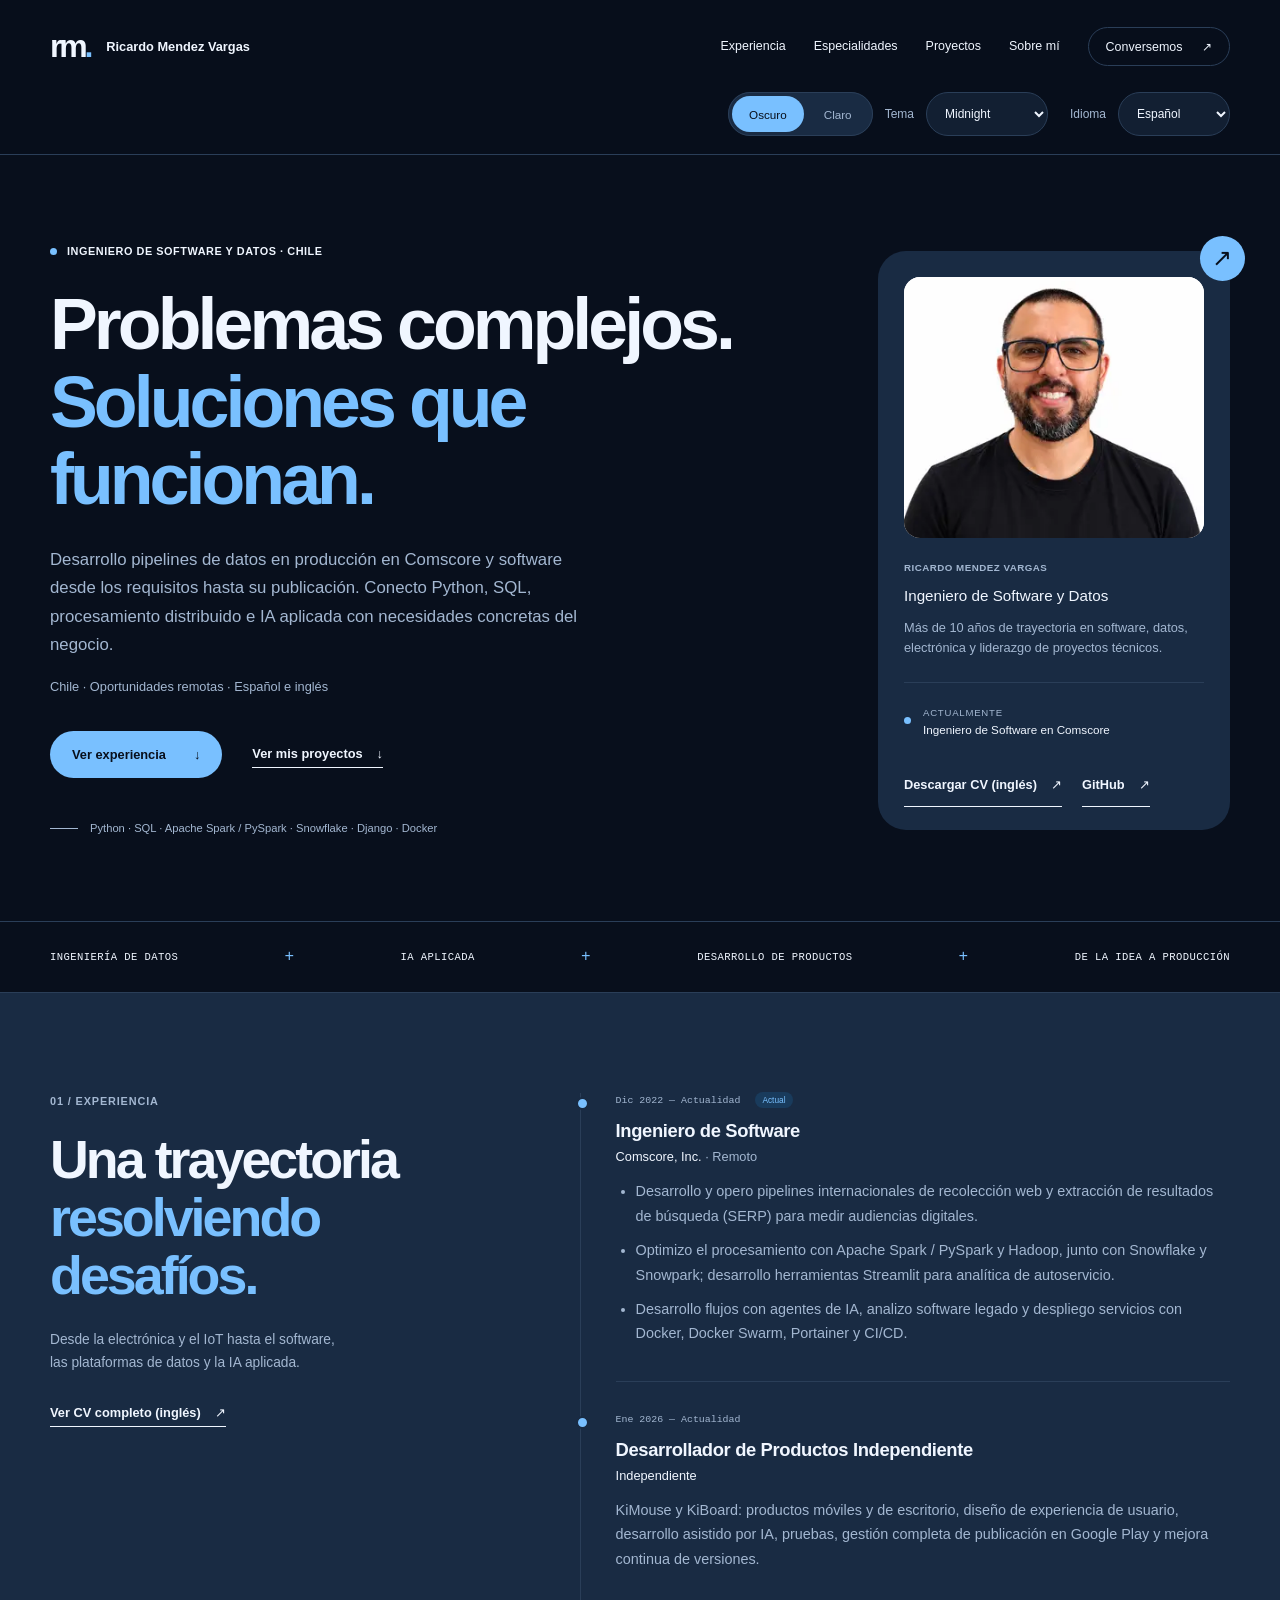
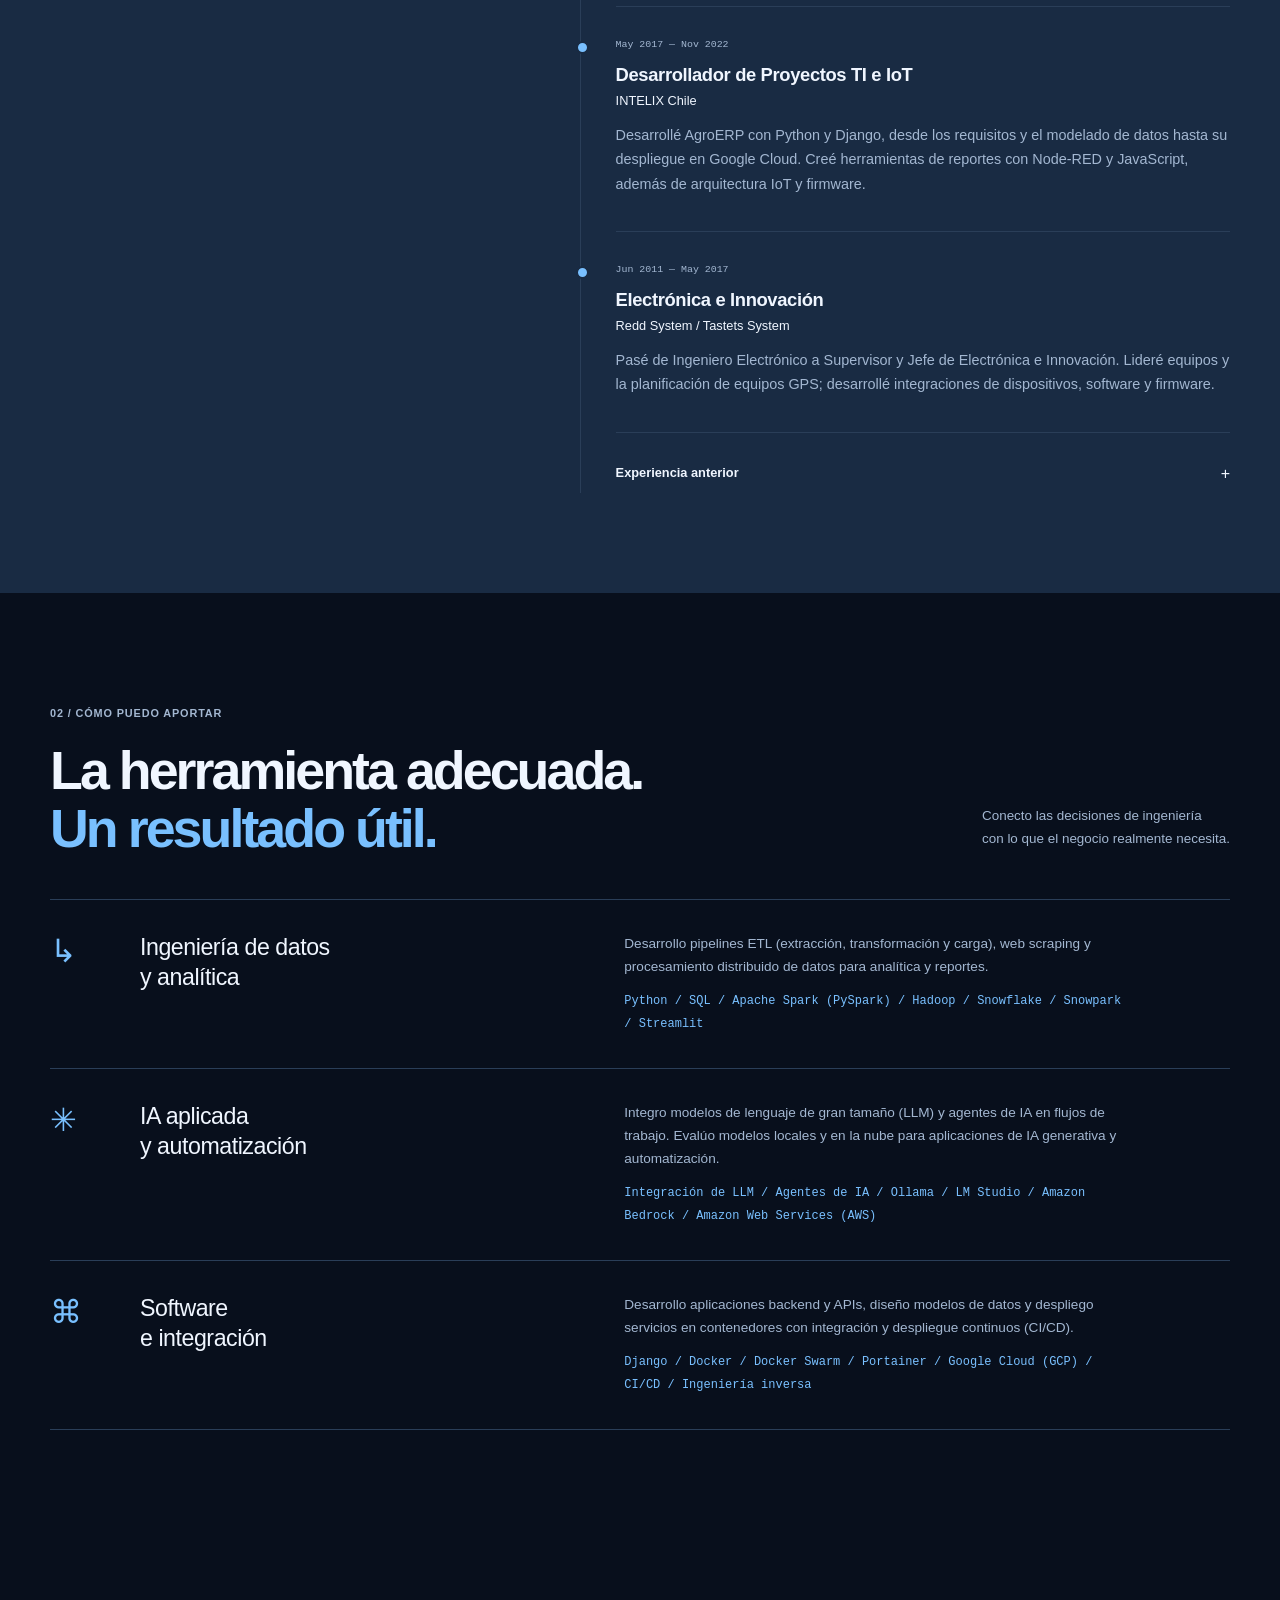
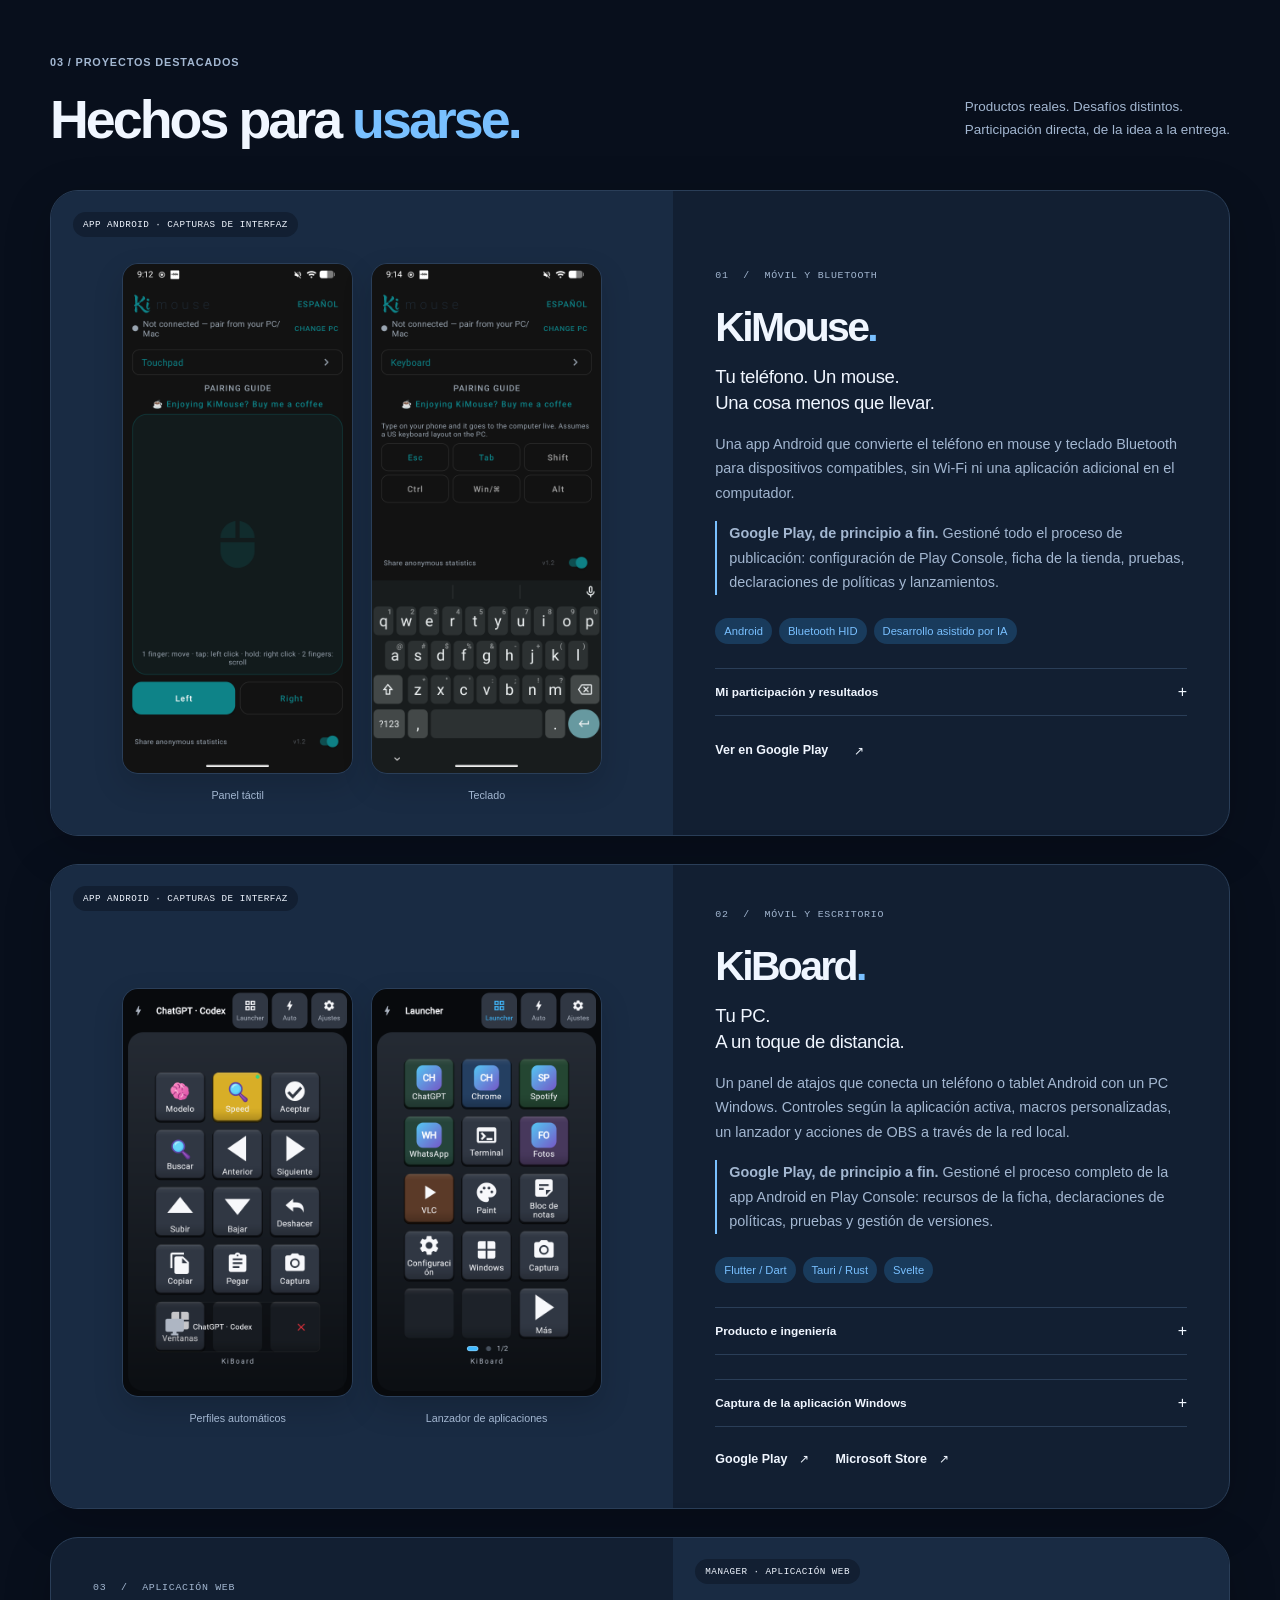
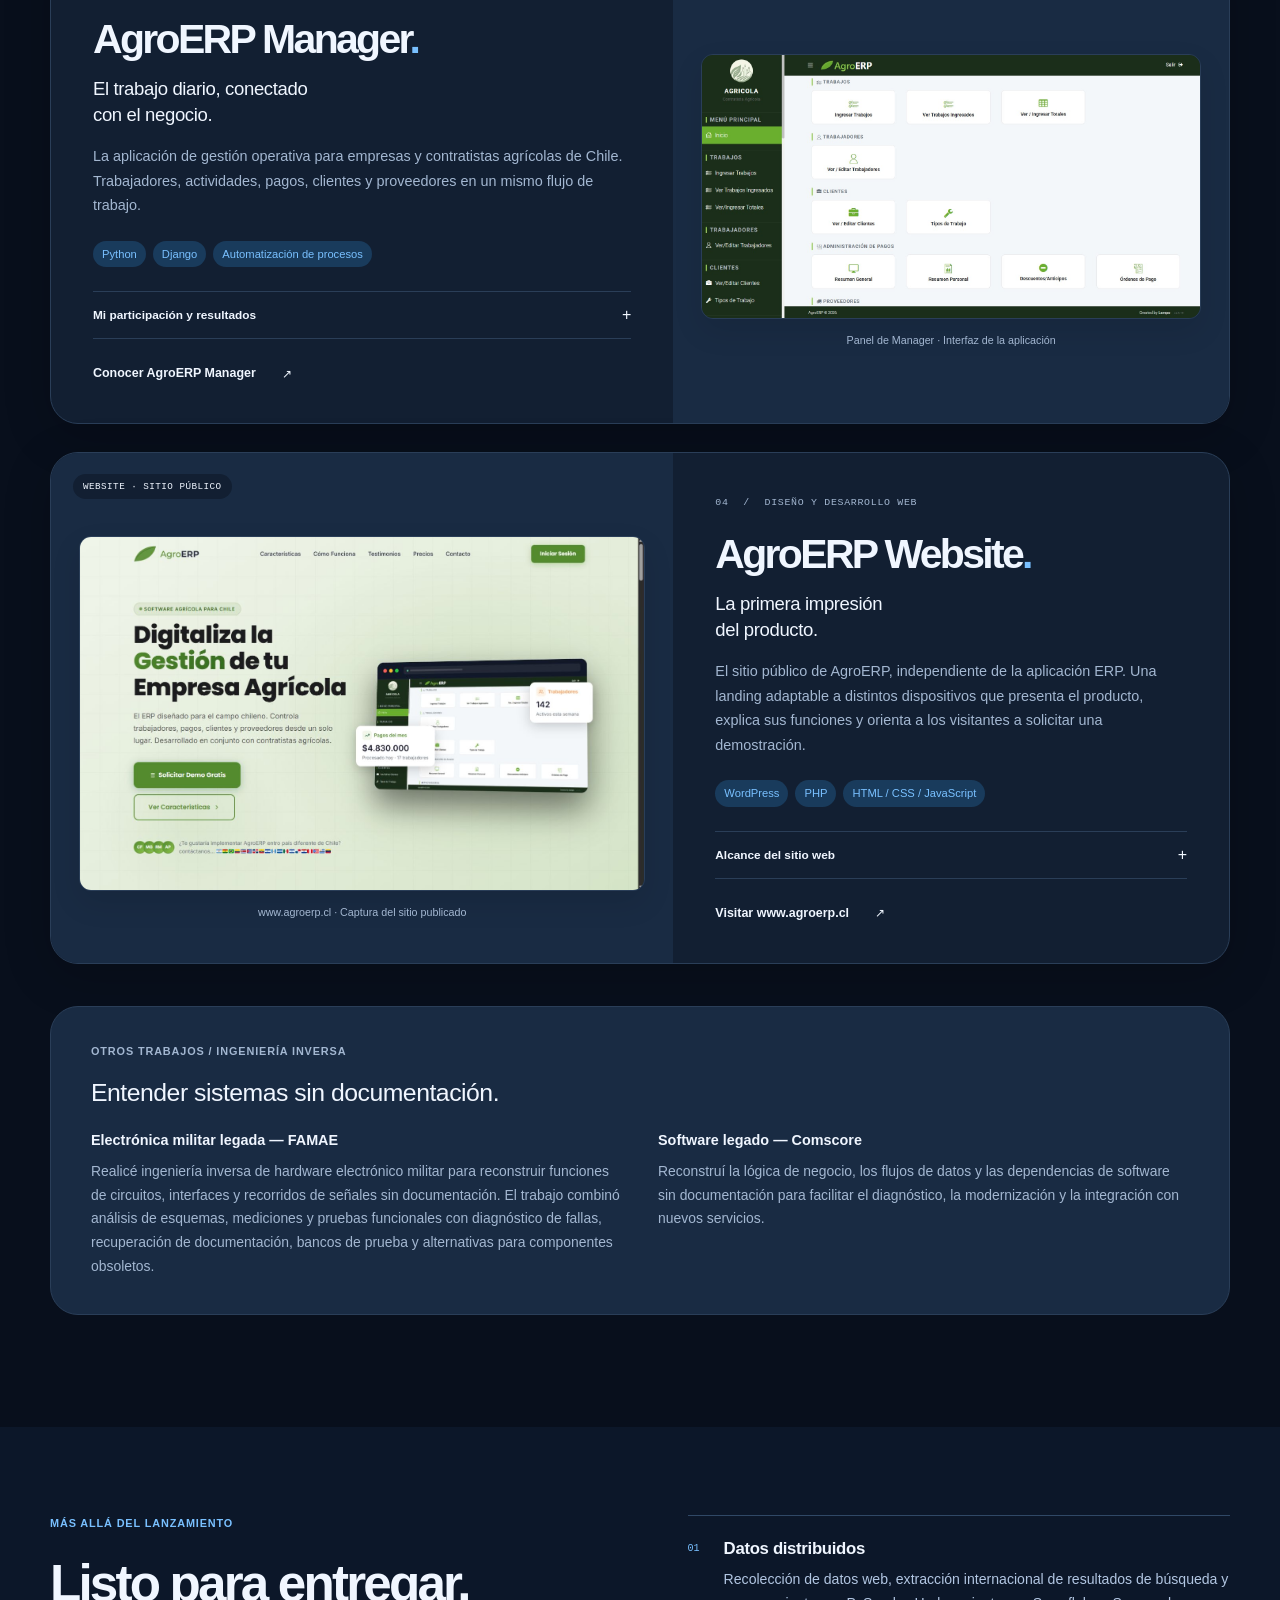
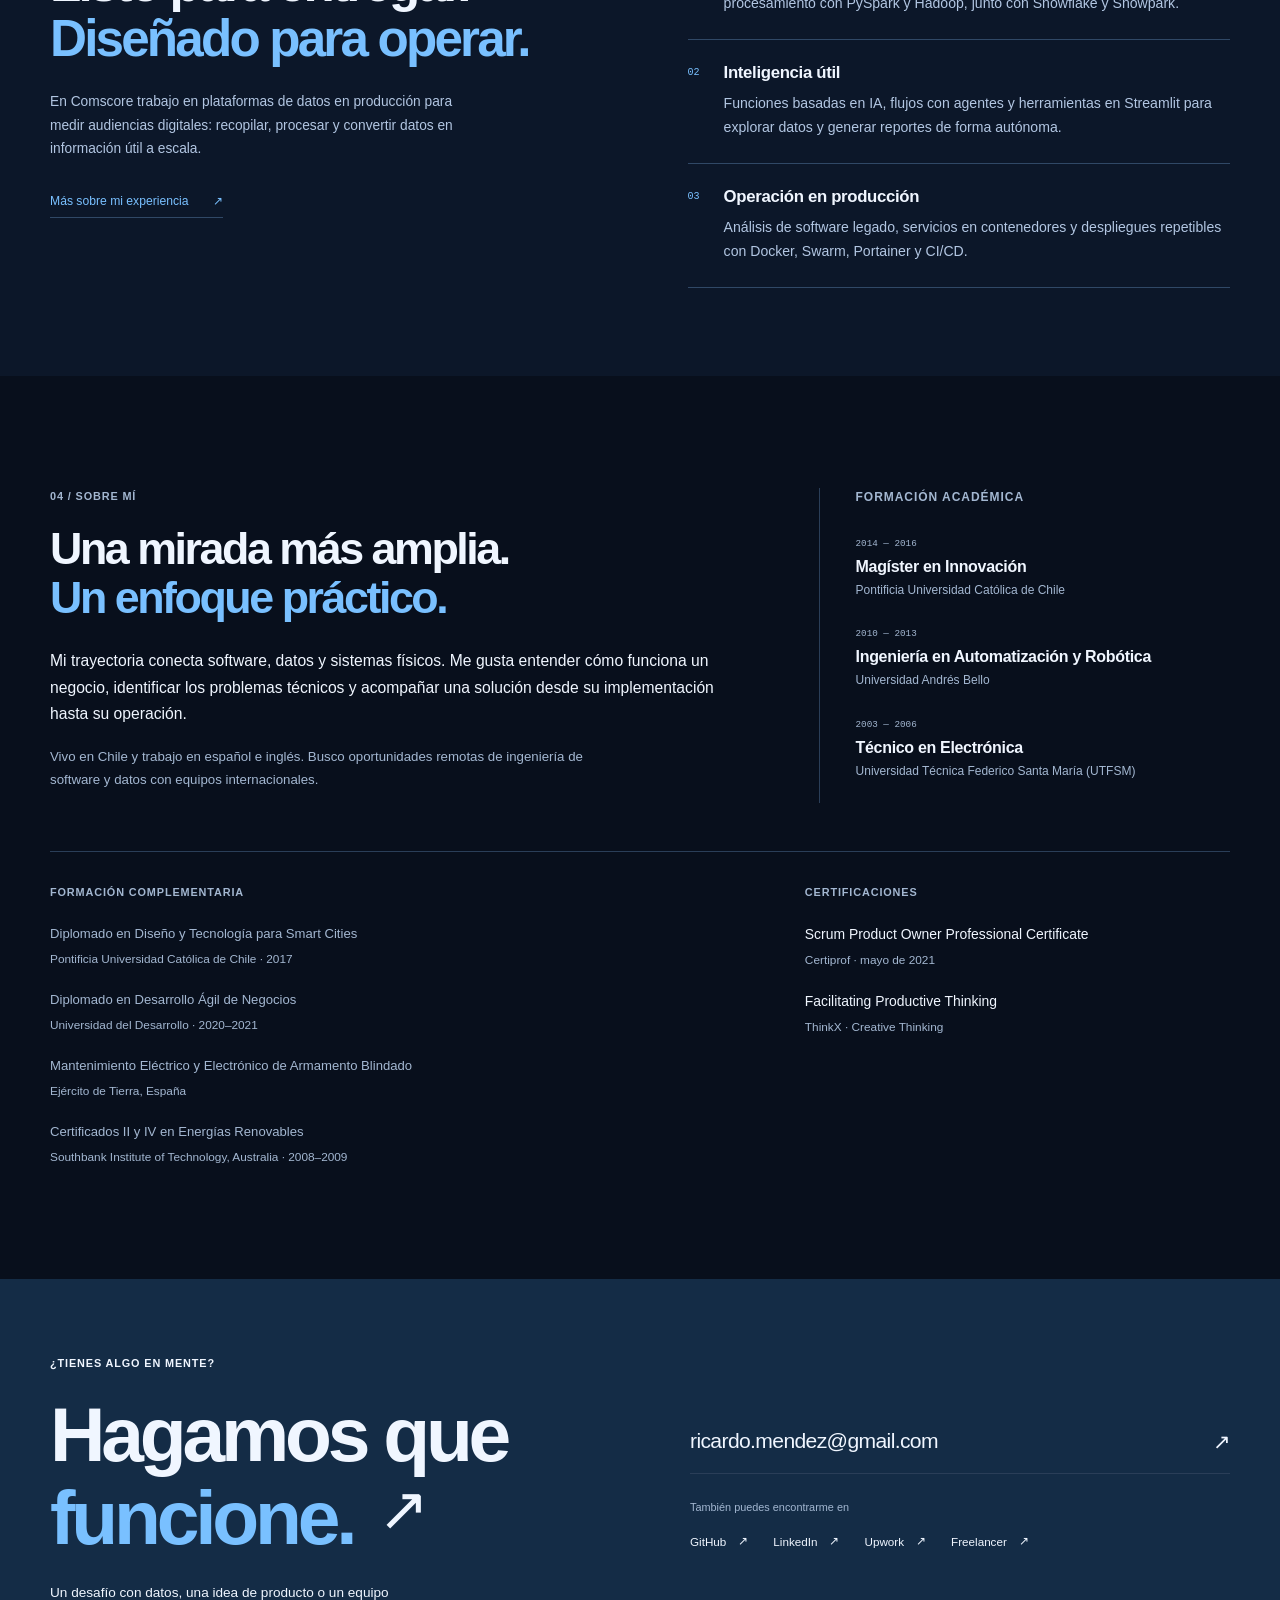
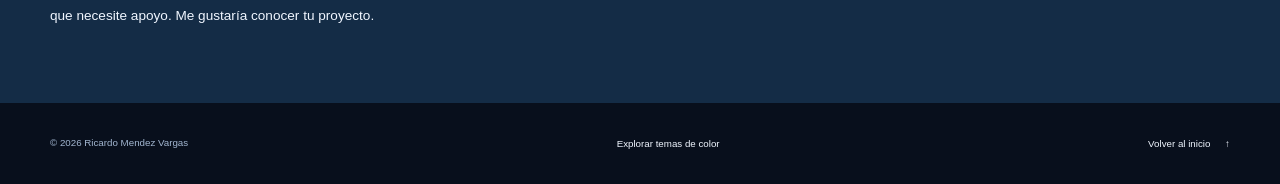
==== commit 3f11800a: "Prioritize mobile profile and clarify engineering experience" ====
--- a/docs/es.html
+++ b/docs/es.html
@@ -5,16 +5,19 @@
   <meta name="viewport" content="width=device-width, initial-scale=1">
   <meta name="theme-color" content="#080f1c">
   <title>Ricardo Mendez Vargas — Ingeniero de Software y Datos</title>
-  <meta name="description" content="Ingeniero de software y datos en Chile. Conoce KiMouse, KiBoard para Android y Windows, AgroERP Manager, AgroERP Website y mi experiencia en sistemas en producción.">
+  <meta name="description" content="Ingeniero de Software y Datos en Chile: Python, SQL, Apache Spark, Snowflake, Django, integración de LLM y Docker. Experiencia en Comscore y productos publicados para Android/Windows.">
   <meta property="og:type" content="website">
   <meta property="og:title" content="Ricardo Mendez Vargas — Ingeniero de Software y Datos">
-  <meta property="og:description" content="Sistemas de datos, IA práctica y software desde la idea hasta producción. Proyectos y experiencia profesional.">
+  <meta property="og:description" content="Ingeniero de Software y Datos: pipelines en producción, IA aplicada y productos publicados. En Chile; trabajo en español e inglés.">
+  <meta property="og:url" content="https://ricardomendezv.github.io/es.html">
+  <meta property="og:image" content="https://ricardomendezv.github.io/assets/ricardo-retrato.webp">
+  <link rel="canonical" href="https://ricardomendezv.github.io/es.html">
   <meta name="color-scheme" content="dark">
   <link rel="icon" href="./assets/favicon.svg" type="image/svg+xml">
   <link rel="alternate" hreflang="en" href="./index.html">
   <link rel="alternate" hreflang="es" href="./es.html">
-  <link rel="stylesheet" href="./styles.css?v=20261029-education">
-  <link rel="stylesheet" href="./themes.css">
+  <link rel="stylesheet" href="./styles.css?v=20261029-profile">
+  <link rel="stylesheet" href="./themes.css?v=20261029-profile">
   <script src="./theme.js"></script>
   <script src="./language.js" defer></script>
 </head>
@@ -24,16 +27,16 @@
     <div class="shell header-inner">
       <a class="brand" href="#home" aria-label="Ricardo Mendez Vargas, inicio"><span class="monogram" aria-hidden="true">rm<span>.</span></span><span class="brand-name">Ricardo Mendez Vargas</span></a>
       <nav aria-label="Navegación principal">
+        <a href="#experience">Experiencia</a>
+        <a href="#expertise">Especialidades</a>
         <a href="#work">Proyectos</a>
-        <a href="#expertise">Especialidades</a>
-        <a href="#experience">Experiencia</a>
         <a href="#about">Sobre mí</a>
         <a class="nav-contact" href="#contact">Conversemos <span aria-hidden="true">↗</span></a>
       </nav>
     </div>
     <div class="shell appearance-bar" hidden>
       <fieldset class="mode-switch"><legend class="visually-hidden">Apariencia</legend><button type="button" data-mode="dark" aria-pressed="true">Oscuro</button><button type="button" data-mode="light" aria-pressed="false">Claro</button></fieldset>
-      <label for="theme-select">Tema</label><select id="theme-select"><option value="azure" selected>Midnight</option><option value="silver">Graphite</option><option value="titanium">Carbon</option><option value="iris">Nebula</option><option value="arctic">Deep Sea</option></select>
+      <div class="theme-controls"><label for="theme-select">Tema</label><select id="theme-select"><option value="azure" selected>Midnight</option><option value="silver">Graphite</option><option value="titanium">Carbon</option><option value="iris">Nebula</option><option value="arctic">Deep Sea</option></select></div>
       <div class="language-controls"><label for="language-select">Idioma</label><select id="language-select"><option value="en">English</option><option value="es" selected>Español</option></select></div>
     </div>
     <noscript><div class="shell language-fallback"><a href="./index.html" lang="en" hreflang="en">English</a> · <a href="./es.html" lang="es" hreflang="es">Español</a></div></noscript>
@@ -41,31 +44,56 @@
 
   <main id="main">
     <section class="hero shell" aria-labelledby="hero-title">
+      <aside class="profile-card" aria-label="Conoce a Ricardo">
+        <div class="portrait-frame"><img src="./assets/ricardo-retrato.webp" alt="Ricardo Mendez Vargas" width="336" height="336" fetchpriority="high"></div>
+        <div class="profile-card-body">
+          <p class="eyebrow">Ricardo Mendez Vargas</p>
+          <p class="profile-statement">Ingeniero de Software y Datos</p>
+          <p class="profile-summary">Más de 10 años de trayectoria en software, datos, electrónica y liderazgo de proyectos técnicos.</p>
+          <div class="profile-current"><span class="status-dot" aria-hidden="true"></span><div><span class="micro-label">Actualmente</span><p>Ingeniero de Software en Comscore</p></div></div>
+        </div>
+        <div class="profile-links"><a class="text-link" href="./assets/ricardo-mendez-cv-en.pdf" download>Descargar CV (inglés) <span aria-hidden="true">↗</span></a><a class="text-link" href="https://github.com/ricardomendezv" target="_blank" rel="noopener noreferrer">GitHub <span aria-hidden="true">↗</span></a></div>
+        <span class="card-corner" aria-hidden="true">↗</span>
+      </aside>
       <div class="hero-copy">
         <p class="eyebrow"><span class="status-dot" aria-hidden="true"></span> Ingeniero de Software y Datos · Chile</p>
         <h1 id="hero-title">Problemas complejos.<br><span class="serif">Soluciones que funcionan.</span></h1>
-        <p class="hero-description">Transformo datos, software e IA aplicada en productos útiles. Desde entender el problema hasta desarrollar, publicar y mantener la solución en funcionamiento.</p>
+        <p class="hero-description">Desarrollo pipelines de datos en producción en Comscore y software desde los requisitos hasta su publicación. Conecto Python, SQL, procesamiento distribuido e IA aplicada con necesidades concretas del negocio.</p>
+        <p class="hero-availability">Chile · Oportunidades remotas · Español e inglés</p>
         <div class="hero-actions">
-          <a class="button button-dark" href="#work">Ver mis proyectos <span aria-hidden="true">↓</span></a>
-          <a class="text-link" href="./assets/ricardo-mendez-cv-en.pdf" download>Descargar CV (inglés) <span aria-hidden="true">↗</span></a>
-        </div>
-        <div class="hero-footnote"><span class="small-rule" aria-hidden="true"></span> Python, PySpark, Snowflake y un enfoque práctico de la IA.</div>
-      </div>
-      <aside class="profile-card" aria-label="Conoce a Ricardo">
-        <div class="portrait-frame"><img src="./assets/ricardo-retrato.webp" alt="Ricardo Mendez Vargas" width="336" height="336" fetchpriority="high"></div>
-        <div class="profile-card-body">
-          <p class="eyebrow">Hola, soy Ricardo</p>
-          <p class="profile-statement">Un ingeniero que conecta<br>los detalles con la visión global.</p>
-          <div class="profile-current"><span class="status-dot" aria-hidden="true"></span><div><span class="micro-label">Actualmente</span><p>Ingeniero de Software en Comscore</p></div></div>
-        </div>
-        <span class="card-corner" aria-hidden="true">↗</span>
-      </aside>
+          <a class="button button-dark" href="#experience">Ver experiencia <span aria-hidden="true">↓</span></a>
+          <a class="text-link" href="#work">Ver mis proyectos <span aria-hidden="true">↓</span></a>
+        </div>
+        <div class="hero-footnote"><span class="small-rule" aria-hidden="true"></span> Python · SQL · Apache Spark / PySpark · Snowflake · Django · Docker</div>
+      </div>
     </section>
 
     <div class="capability-strip"><div class="shell strip-inner"><span>Ingeniería de datos</span><span class="strip-plus" aria-hidden="true">+</span><span>IA aplicada</span><span class="strip-plus" aria-hidden="true">+</span><span>Desarrollo de productos</span><span class="strip-plus" aria-hidden="true">+</span><span>De la idea a producción</span></div></div>
 
+    <section class="experience-section" id="experience" aria-labelledby="experience-title">
+      <div class="shell experience-layout">
+        <div class="experience-heading"><p class="eyebrow section-index">01 / Experiencia</p><h2 id="experience-title">Una trayectoria<br><span class="serif">resolviendo desafíos.</span></h2><p>Desde la electrónica y el IoT hasta el software, las plataformas de datos y la IA aplicada.</p><a class="text-link" href="./assets/ricardo-mendez-cv-en.pdf" download>Ver CV completo (inglés) <span aria-hidden="true">↗</span></a></div>
+        <div class="timeline">
+          <article class="timeline-item"><p class="timeline-date"><time datetime="2022-12">Dic 2022</time> — Actualidad <span class="current-label">Actual</span></p><h3>Ingeniero de Software</h3><p class="timeline-company">Comscore, Inc. <span>· Remoto</span></p><ul class="experience-highlights"><li>Desarrollo y opero pipelines internacionales de recolección web y extracción de resultados de búsqueda (SERP) para medir audiencias digitales.</li><li>Optimizo el procesamiento con Apache Spark / PySpark y Hadoop, junto con Snowflake y Snowpark; desarrollo herramientas Streamlit para analítica de autoservicio.</li><li>Desarrollo flujos con agentes de IA, analizo software legado y despliego servicios con Docker, Docker Swarm, Portainer y CI/CD.</li></ul></article>
+          <article class="timeline-item"><p class="timeline-date"><time datetime="2026-01">Ene 2026</time> — Actualidad</p><h3>Desarrollador de Productos Independiente</h3><p class="timeline-company">Independiente</p><p>KiMouse y KiBoard: productos móviles y de escritorio, diseño de experiencia de usuario, desarrollo asistido por IA, pruebas, gestión completa de publicación en Google Play y mejora continua de versiones.</p></article>
+          <article class="timeline-item"><p class="timeline-date"><time datetime="2017-05">May 2017</time> — <time datetime="2022-11">Nov 2022</time></p><h3>Desarrollador de Proyectos TI e IoT</h3><p class="timeline-company">INTELIX Chile</p><p>Desarrollé AgroERP con Python y Django, desde los requisitos y el modelado de datos hasta su despliegue en Google Cloud. Creé herramientas de reportes con Node-RED y JavaScript, además de arquitectura IoT y firmware.</p></article>
+          <article class="timeline-item"><p class="timeline-date"><time datetime="2011-06">Jun 2011</time> — <time datetime="2017-05">May 2017</time></p><h3>Electrónica e Innovación</h3><p class="timeline-company">Redd System / Tastets System</p><p>Pasé de Ingeniero Electrónico a Supervisor y Jefe de Electrónica e Innovación. Lideré equipos y la planificación de equipos GPS; desarrollé integraciones de dispositivos, software y firmware.</p></article>
+          <details class="earlier-experience"><summary>Experiencia anterior <span aria-hidden="true">+</span></summary><div><article><p class="timeline-date">Jul 2009 — Jun 2011</p><h3>Especialista en Proyectos Electrónicos</h3><p class="timeline-company">FAMAE</p><p>Ingeniería inversa de electrónica militar legada, diagnóstico de hardware, recuperación de documentación técnica, bancos de prueba y herramientas para validar reparaciones.</p></article><article><p class="timeline-date">Mar 2006 — Jun 2008</p><h3>Técnico Electrónico — CostaDigital</h3><p class="timeline-company">Pontificia Universidad Católica de Valparaíso</p></article></div></details>
+        </div>
+      </div>
+    </section>
+
+    <section class="section shell expertise-section" id="expertise" aria-labelledby="expertise-title">
+      <div class="section-heading"><div><p class="eyebrow section-index">02 / Cómo puedo aportar</p><h2 id="expertise-title">La herramienta adecuada.<br><span class="serif">Un resultado útil.</span></h2></div><p>Conecto las decisiones de ingeniería<br>con lo que el negocio realmente necesita.</p></div>
+      <div class="expertise-list">
+        <div class="expertise-row"><span class="expertise-icon" aria-hidden="true">↳</span><h3>Ingeniería de datos<br>  y analítica</h3><div><p>Desarrollo pipelines ETL (extracción, transformación y carga), web scraping y procesamiento distribuido de datos para analítica y reportes.</p><p class="tool-list">Python / SQL / Apache Spark (PySpark) / Hadoop / Snowflake / Snowpark / Streamlit</p></div></div>
+        <div class="expertise-row"><span class="expertise-icon" aria-hidden="true">✳</span><h3>IA aplicada<br>  y automatización</h3><div><p>Integro modelos de lenguaje de gran tamaño (LLM) y agentes de IA en flujos de trabajo. Evalúo modelos locales y en la nube para aplicaciones de IA generativa y automatización.</p><p class="tool-list">Integración de LLM / Agentes de IA / Ollama / LM Studio / Amazon Bedrock / Amazon Web Services (AWS)</p></div></div>
+        <div class="expertise-row"><span class="expertise-icon" aria-hidden="true">⌘</span><h3>Software<br>  e integración</h3><div><p>Desarrollo aplicaciones backend y APIs, diseño modelos de datos y despliego servicios en contenedores con integración y despliegue continuos (CI/CD).</p><p class="tool-list">Django / Docker / Docker Swarm / Portainer / Google Cloud (GCP) / CI/CD / Ingeniería inversa</p></div></div>
+      </div>
+    </section>
+
     <section class="section shell" id="work" aria-labelledby="work-title">
-      <div class="section-heading"><div><p class="eyebrow section-index">01 / Proyectos destacados</p><h2 id="work-title">Hechos para <span class="serif">usarse.</span></h2></div><p>Productos reales. Desafíos distintos.<br>Participación directa, de la idea a la entrega.</p></div>
+      <div class="section-heading"><div><p class="eyebrow section-index">03 / Proyectos destacados</p><h2 id="work-title">Hechos para <span class="serif">usarse.</span></h2></div><p>Productos reales. Desafíos distintos.<br>Participación directa, de la idea a la entrega.</p></div>
 
       <article class="project project-kimouse" aria-labelledby="kimouse-title">
         <div class="project-visual screenshot-visual"><span class="image-label">App Android · Capturas de interfaz</span><div class="screenshot-pair"><figure><a href="./assets/kimouse-touchpad.png" target="_blank" rel="noopener noreferrer" aria-label="Abrir captura completa del panel táctil de KiMouse"><img src="./assets/kimouse-touchpad.png" alt="Interfaz de KiMouse para Android con panel táctil, estado de conexión y botones izquierdo y derecho del mouse" width="1080" height="2400" loading="lazy"></a><figcaption>Panel táctil</figcaption></figure><figure><a href="./assets/kimouse-keyboard.png" target="_blank" rel="noopener noreferrer" aria-label="Abrir captura completa del teclado de KiMouse"><img src="./assets/kimouse-keyboard.png" alt="Interfaz de teclado de KiMouse con teclas modificadoras y teclado en pantalla de Android" width="1080" height="2400" loading="lazy"></a><figcaption>Teclado</figcaption></figure></div></div>
@@ -142,28 +170,6 @@
       </div>
     </section>
 
-    <section class="section shell expertise-section" id="expertise" aria-labelledby="expertise-title">
-      <div class="section-heading"><div><p class="eyebrow section-index">02 / Cómo puedo aportar</p><h2 id="expertise-title">La herramienta adecuada.<br><span class="serif">Un resultado útil.</span></h2></div><p>Conecto las decisiones de ingeniería<br>con lo que el negocio realmente necesita.</p></div>
-      <div class="expertise-list">
-        <div class="expertise-row"><span class="expertise-icon" aria-hidden="true">↳</span><h3>Ingeniería de datos<br> y analítica</h3><div><p>Desarrollo y mejoro la recolección de datos, los procesos ETL, el procesamiento distribuido y las herramientas internas de análisis.</p><p class="tool-list">Python / SQL / PySpark / Snowflake / Streamlit</p></div></div>
-        <div class="expertise-row"><span class="expertise-icon" aria-hidden="true">✳</span><h3>IA aplicada<br> y automatización</h3><div><p>Integro modelos de lenguaje y agentes en procesos existentes, considerando la validación, el despliegue y las diferencias entre ejecución local y en la nube.</p><p class="tool-list">Agentes de IA / Integración de LLM / Ollama / LM Studio / AWS</p></div></div>
-        <div class="expertise-row"><span class="expertise-icon" aria-hidden="true">⌘</span><h3>Software<br> e integración</h3><div><p>Transformo requisitos de negocio en aplicaciones funcionales. Conecto sistemas y reconstruyo el comportamiento de software sin documentación.</p><p class="tool-list">Django / APIs / Docker / CI/CD / Ingeniería inversa</p></div></div>
-      </div>
-    </section>
-
-    <section class="experience-section" id="experience" aria-labelledby="experience-title">
-      <div class="shell experience-layout">
-        <div class="experience-heading"><p class="eyebrow section-index">03 / Experiencia</p><h2 id="experience-title">Una trayectoria<br><span class="serif">resolviendo desafíos.</span></h2><p>Desde la electrónica y el IoT hasta el software, las plataformas de datos y la IA aplicada.</p><a class="text-link" href="./assets/ricardo-mendez-cv-en.pdf" download>Ver CV completo (inglés) <span aria-hidden="true">↗</span></a></div>
-        <div class="timeline">
-          <article class="timeline-item"><p class="timeline-date"><time datetime="2022-12">Dic 2022</time> — Actualidad <span class="current-label">Actual</span></p><h3>Ingeniero de Software</h3><p class="timeline-company">Comscore, Inc. <span>· Remoto</span></p><p>Recolección y análisis de datos, procesamiento distribuido, herramientas internas, flujos con IA y operación de sistemas en producción.</p></article>
-          <article class="timeline-item"><p class="timeline-date"><time datetime="2026-01">Ene 2026</time> — Actualidad</p><h3>Desarrollador de Productos Independiente</h3><p class="timeline-company">Independiente</p><p>KiMouse y KiBoard: productos móviles y de escritorio, diseño de experiencia de usuario, desarrollo asistido por IA, pruebas, gestión completa de publicación en Google Play y mejora continua de versiones.</p></article>
-          <article class="timeline-item"><p class="timeline-date"><time datetime="2017-05">May 2017</time> — <time datetime="2022-11">Nov 2022</time></p><h3>Desarrollador de Proyectos TI e IoT</h3><p class="timeline-company">INTELIX Chile</p><p>Desarrollo de ERP agrícola con Python y Django, herramientas de reportes, despliegues en Google Cloud, arquitectura IoT y firmware.</p></article>
-          <article class="timeline-item"><p class="timeline-date"><time datetime="2011-06">Jun 2011</time> — <time datetime="2017-05">May 2017</time></p><h3>Electrónica e Innovación</h3><p class="timeline-company">Redd System / Tastets System</p><p>Pasé de Ingeniero Electrónico a Supervisor y Jefe de Electrónica e Innovación. Lideré equipos y la planificación de equipos GPS; desarrollé integraciones de dispositivos, software y firmware.</p></article>
-          <details class="earlier-experience"><summary>Experiencia anterior <span aria-hidden="true">+</span></summary><div><article><p class="timeline-date">Jul 2009 — Jun 2011</p><h3>Especialista en Proyectos Electrónicos</h3><p class="timeline-company">FAMAE</p><p>Ingeniería inversa de electrónica militar legada, diagnóstico de hardware, recuperación de documentación técnica, bancos de prueba y herramientas para validar reparaciones.</p></article><article><p class="timeline-date">Mar 2006 — Jun 2008</p><h3>Técnico Electrónico — CostaDigital</h3><p class="timeline-company">Pontificia Universidad Católica de Valparaíso</p></article></div></details>
-        </div>
-      </div>
-    </section>
-
     <section class="section shell about-section" id="about" aria-labelledby="about-title">
       <div><p class="eyebrow section-index">04 / Sobre mí</p><h2 id="about-title">Una mirada más amplia.<br><span class="serif">Un enfoque práctico.</span></h2><p class="about-intro">Mi trayectoria conecta software, datos y sistemas físicos. Me gusta entender cómo funciona un negocio, identificar los problemas técnicos y acompañar una solución desde su implementación hasta su operación.</p><p>Vivo en Chile y trabajo en español e inglés. Busco oportunidades remotas de ingeniería de software y datos con equipos internacionales.</p></div>
       <div class="education" aria-labelledby="education-title">
--- a/docs/styles.css
+++ b/docs/styles.css
@@ -48,10 +48,13 @@
 .nav-contact { border: 1px solid var(--line); padding: 11px 17px; border-radius: 4px; }
 .nav-contact span { margin-left: 16px; }
 .hero { display: grid; grid-template-columns: minmax(0, 1.6fr) minmax(280px, .8fr); gap: 64px; align-items: center; padding-block: 88px 84px; }
+.hero-copy { grid-column: 1; grid-row: 1; }
+.hero > .profile-card { grid-column: 2; grid-row: 1; }
 .hero .eyebrow { display: flex; gap: 10px; align-items: center; }
 .status-dot { width: 7px; height: 7px; background: #508353; border-radius: 50%; flex-shrink: 0; display: inline-block; }
 h1 { font-size: clamp(3.4rem, 5.6vw, 5rem); margin-block: 27px; }
 .hero-description { font-size: 1.05rem; max-width: 540px; color: var(--muted); }
+.hero-availability { margin-top: 16px; color: var(--muted); font-size: .8rem; }
 .hero-actions { display: flex; flex-wrap: wrap; align-items: center; gap: 30px; margin-top: 33px; }
 .button { display: inline-flex; align-items: center; justify-content: space-between; gap: 28px; padding: 16px 22px; border-radius: 4px; font-size: .8rem; font-weight: 600; transition: background .2s, transform .2s; }
 .button-dark { background: var(--green); color: var(--white); }
@@ -64,8 +67,11 @@
 .portrait-frame { background: #fff; width: 100%; border-radius: 3px; overflow: hidden; }
 .portrait-frame img { width: 100%; aspect-ratio: 1.15; object-fit: cover; object-position: center 25%; }
 .profile-card-body { padding-block: 23px; }
+.profile-links { display: flex; flex-wrap: wrap; gap: 12px 20px; padding-bottom: 23px; }
+.profile-links .text-link { min-height: 44px; }
 .profile-card-body .eyebrow { color: #48614e; font-size: .61rem; }
 .profile-statement { margin-top: 10px; font-size: .95rem; line-height: 1.5; font-weight: 500; }
+.profile-summary { margin-top: 10px; color: var(--muted); font-size: .8rem; line-height: 1.6; }
 .profile-current { border-top: 1px solid #cbd4c2; margin-top: 23px; padding-top: 19px; display: flex; align-items: center; gap: 12px; }
 .micro-label { font-size: .6rem; color: var(--muted); text-transform: uppercase; letter-spacing: .08em; }
 .profile-current p { font-size: .73rem; }
@@ -88,7 +94,7 @@
 .project-intro { font-size: 1.16rem; line-height: 1.4; margin-block: 12px 16px; letter-spacing: -.02em; }
 .project-copy > p:not(.project-intro, .project-number) { font-size: .9rem; color: var(--muted); }
 .tags { display: flex; flex-wrap: wrap; gap: 7px; list-style: none; margin: 23px 0; padding: 0; }
-.tags li { font-size: .57rem; padding: 6px 9px; border-radius: 3px; background: #eef1e9; color: #415b4d; line-height: 1.3; }
+.tags li { font-size: .7rem; padding: 6px 9px; border-radius: 3px; background: #eef1e9; color: #415b4d; line-height: 1.3; }
 .case-details { border-top: 1px solid var(--line); border-bottom: 1px solid var(--line); margin-block: 24px; }
 summary { cursor: pointer; list-style: none; }
 summary::-webkit-details-marker { display: none; }
@@ -134,7 +140,7 @@
 .expertise-icon { font-size: 2rem; line-height: 1; color: #5b7853; padding-top: 3px; }
 .expertise-row h3 { font-size: 1.45rem; line-height: 1.3; font-weight: 500; }
 .expertise-row p { color: var(--muted); font-size: .85rem; max-width: 510px; }
-.expertise-row .tool-list { margin-top: 12px; font-family: Consolas, "Courier New", monospace; font-size: .62rem; line-height: 1.9; color: #526c50; }
+.expertise-row .tool-list { margin-top: 12px; font-family: Consolas, "Courier New", monospace; font-size: .75rem; line-height: 1.9; color: #526c50; }
 .experience-section { background: #ecefe6; padding-block: 100px; }
 .experience-layout { display: grid; grid-template-columns: .8fr 1.2fr; gap: 96px; }
 .experience-heading > p:not(.eyebrow) { color: var(--muted); font-size: .86rem; margin-block: 24px; max-width: 300px; }
@@ -147,6 +153,8 @@
 .timeline-company { font-size: .8rem; margin-top: 4px; margin-bottom: 11px; }
 .timeline-company span { color: var(--muted); }
 .timeline-item > p:last-child, .earlier-experience article > p:last-child { font-size: .9rem; color: var(--muted); }
+.experience-highlights { margin: 0; padding-left: 20px; color: var(--muted); font-size: .9rem; line-height: 1.7; }
+.experience-highlights li + li { margin-top: 10px; }
 .earlier-experience summary { display: flex; justify-content: space-between; font-size: .8rem; font-weight: 600; padding-block: 2px 10px; }
 .earlier-experience article { padding-top: 24px; }
 .about-section { display: grid; grid-template-columns: 1.3fr .8fr; gap: 48px 100px; }
@@ -200,25 +208,28 @@
   .section { padding-block: 72px; }
   .header-inner { min-height: 78px; gap: 20px; }
   .monogram { font-size: 1.8rem; }
-  nav { gap: 17px; font-size: .67rem; flex-wrap: wrap; justify-content: flex-end; }
-  nav a { padding-block: 7px; }
+  nav { gap: 12px; font-size: .75rem; flex-wrap: wrap; justify-content: flex-end; }
+  nav a { display: inline-flex; align-items: center; min-height: 44px; padding-block: 7px; }
   nav a[href="#expertise"], nav a[href="#about"] { display: none; }
   .nav-contact { padding: 8px 10px; }
   .nav-contact span { margin-left: 6px; }
-  .hero { display: flex; flex-direction: column; gap: 45px; padding-block: 56px; align-items: stretch; }
+  .hero { display: flex; flex-direction: column; gap: 32px; padding-block: 28px 48px; align-items: stretch; }
   .hero .eyebrow { font-size: .6rem; }
   h1 { font-size: clamp(2.8rem, 9.8vw, 4.3rem); margin-block: 24px; }
   .hero-description { max-width: 480px; font-size: .94rem; }
   .hero-actions { gap: 23px; }
+  .hero-actions .text-link { min-height: 44px; }
   .hero-footnote { margin-top: 29px; font-size: .62rem; }
-  .profile-card { max-width: none; display: grid; grid-template-columns: 110px 1fr; padding: 18px; gap: 19px; }
+  .profile-card { max-width: none; display: grid; grid-template-columns: 88px minmax(0, 1fr); padding: 18px; gap: 16px; }
   .portrait-frame { align-self: start; }
   .portrait-frame img { aspect-ratio: 1; }
   .profile-card-body { padding: 0; }
-  .profile-card-body .eyebrow { font-size: .53rem; }
-  .profile-statement { font-size: .8rem; }
+  .profile-links { grid-column: 1 / -1; padding-bottom: 0; gap: 12px 20px; }
+  .profile-card-body .eyebrow { font-size: .67rem; letter-spacing: .03em; }
+  .profile-statement { font-size: .9rem; }
+  .profile-summary { font-size: .78rem; }
   .profile-current { margin-top: 14px; padding-top: 12px; gap: 8px; }
-  .profile-current p { font-size: .62rem; }
+  .profile-current p { font-size: .75rem; }
   .micro-label { font-size: .5rem; }
   .card-corner { width: 33px; height: 33px; right: -8px; top: -12px; font-size: 1.1rem; }
   .strip-inner { display: grid; grid-template-columns: 1fr 1fr; padding-block: 18px; gap: 15px 20px; font-size: .55rem; }
@@ -250,11 +261,17 @@
   .development-grid { grid-template-columns: 1fr; gap: 34px; }
   .contact-section { padding-block: 60px; }
   .contact-inner { grid-template-columns: 1fr; gap: 35px; }
-  .contact-inner h2 { font-size: 4.4rem; }
+  .contact-inner h2 { font-size: clamp(2.8rem, 14vw, 4.4rem); }
+  .contact-arrow { margin-left: 12px; font-size: .65em; }
   .email-link { font-size: clamp(.95rem, 4.7vw, 1.4rem); }
   .site-footer { flex-wrap: wrap; gap: 7px 20px; padding-block: 24px; }
   .site-footer > p:nth-child(2) { display: none; }
 }
+@media (max-width: 360px) {
+  .profile-card { grid-template-columns: 72px minmax(0, 1fr); gap: 14px; }
+  .profile-links { gap: 12px; }
+  .profile-links .text-link { font-size: .72rem; gap: 8px; }
+}
 @media (prefers-reduced-motion: reduce) {
   html { scroll-behavior: auto; }
   *, *::before, *::after { transition: none !important; }
--- a/docs/themes.css
+++ b/docs/themes.css
@@ -112,6 +112,8 @@
 .visually-hidden { position: absolute; width: 1px; height: 1px; padding: 0; margin: -1px; overflow: hidden; clip-path: inset(50%); white-space: nowrap; border: 0; }
 .appearance-bar { display: flex; flex-wrap: wrap; align-items: center; justify-content: flex-end; gap: 12px; padding-block: 0 18px; font-size: .75rem; }
 .language-controls { display: flex; align-items: center; gap: 12px; margin-left: 10px; }
+.theme-controls { display: flex; align-items: center; gap: 12px; }
+.theme-controls label { color: var(--muted); }
 .language-controls label { color: var(--muted); }
 .language-fallback { text-align: right; padding-bottom: 18px; font-size: .8rem; }
 html[lang="es"] .hero .eyebrow { letter-spacing: .05em; }
